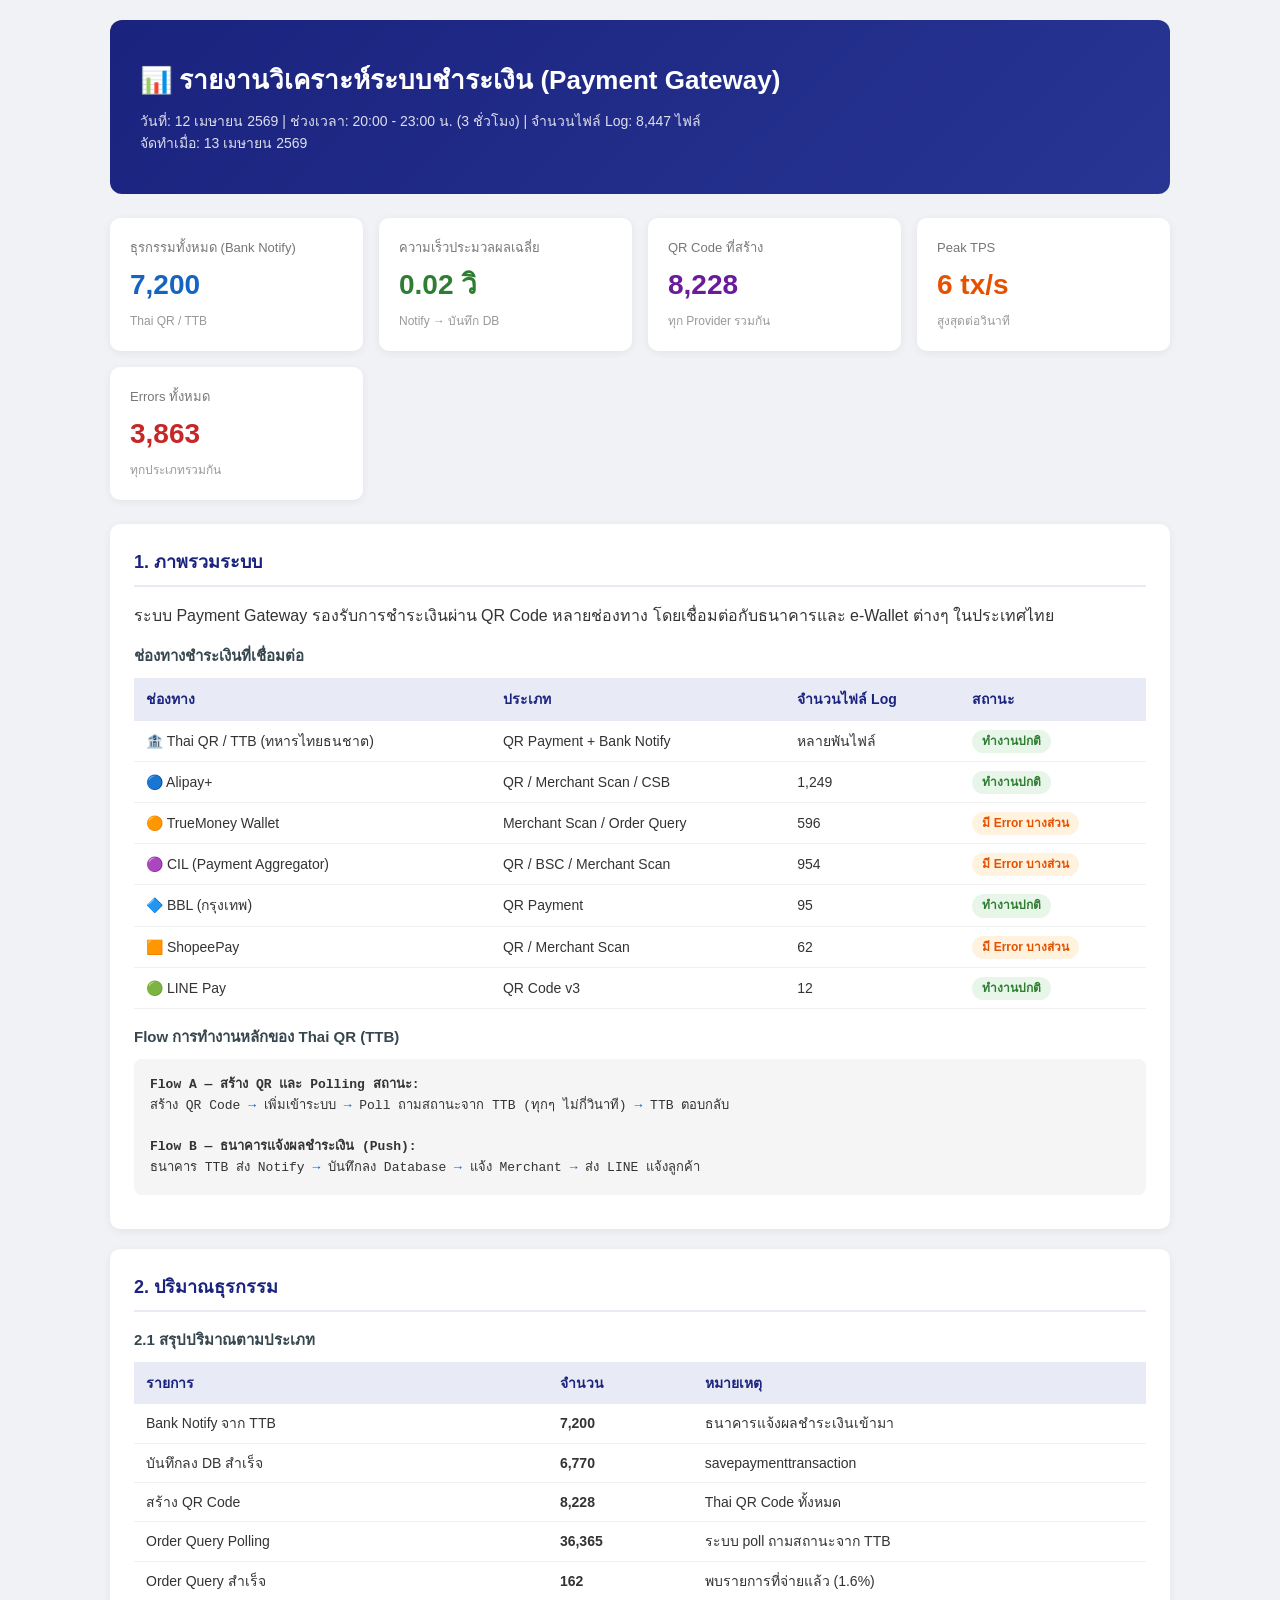
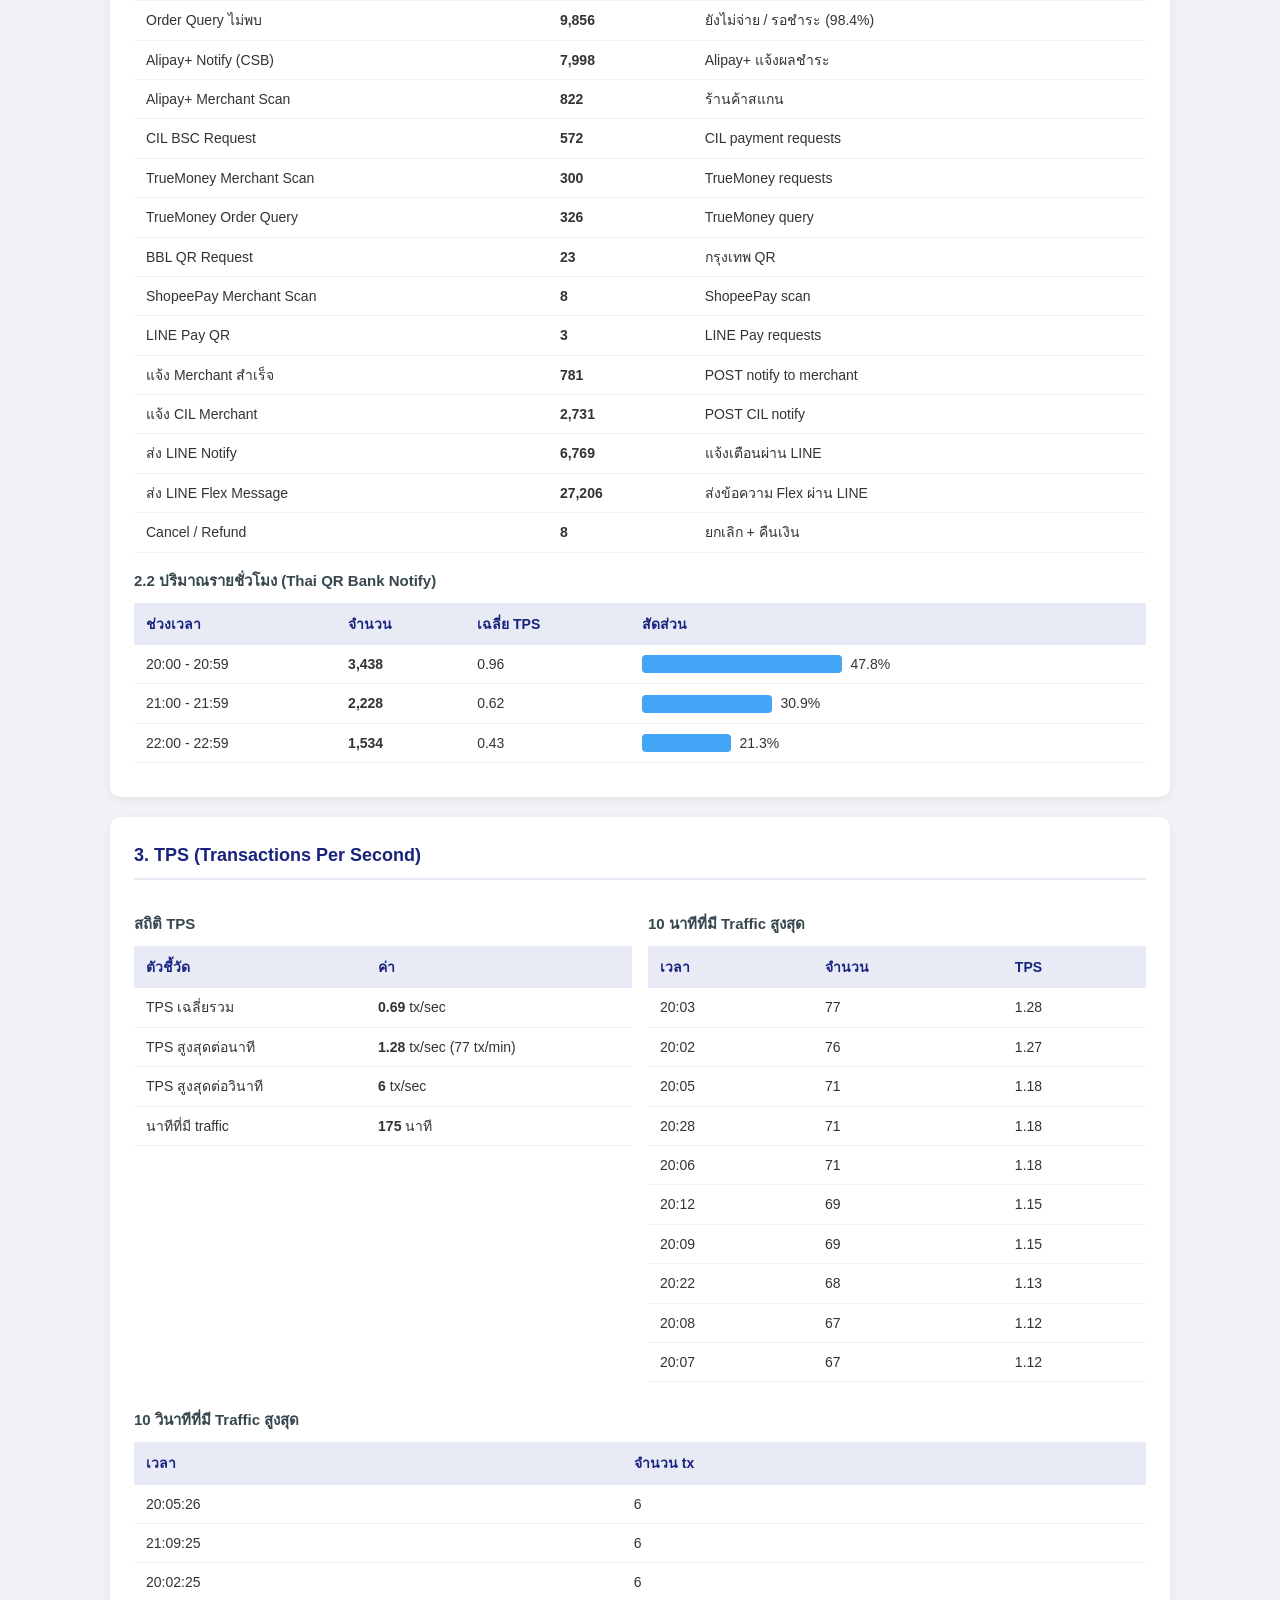
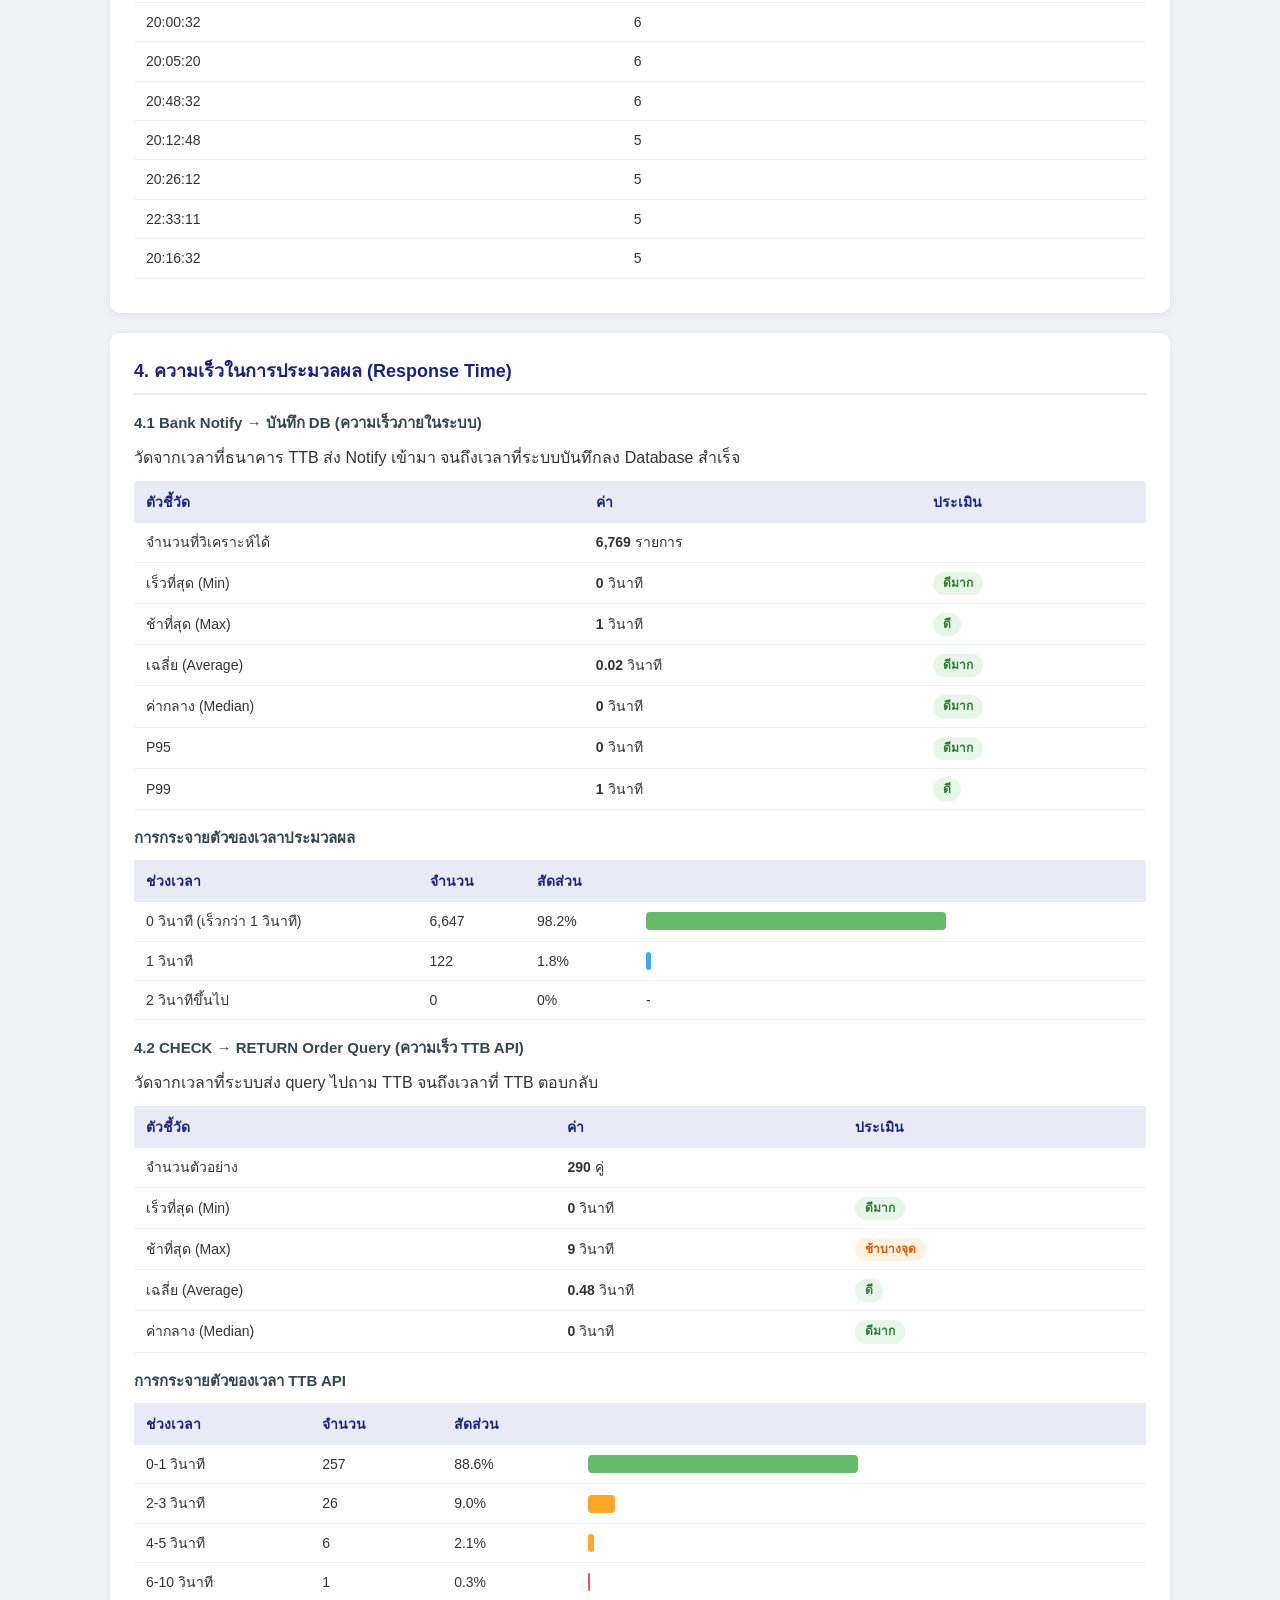
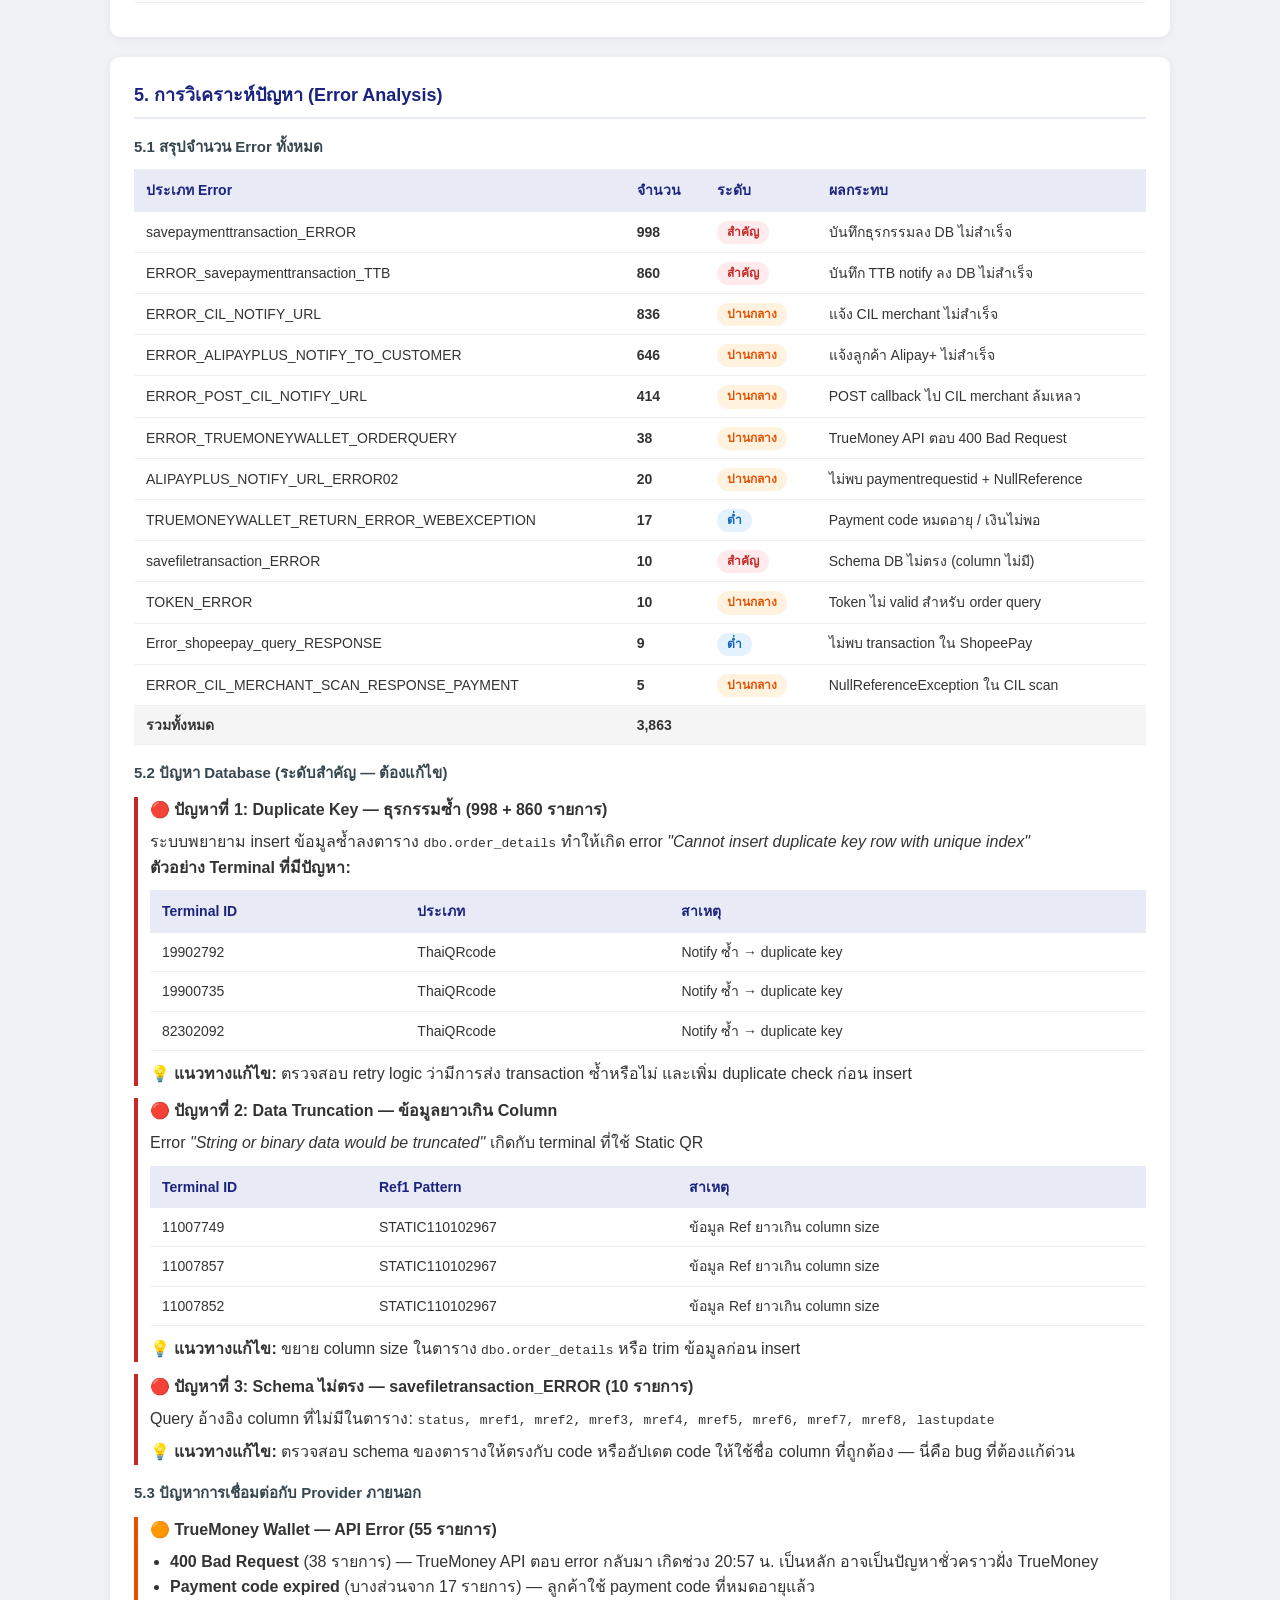
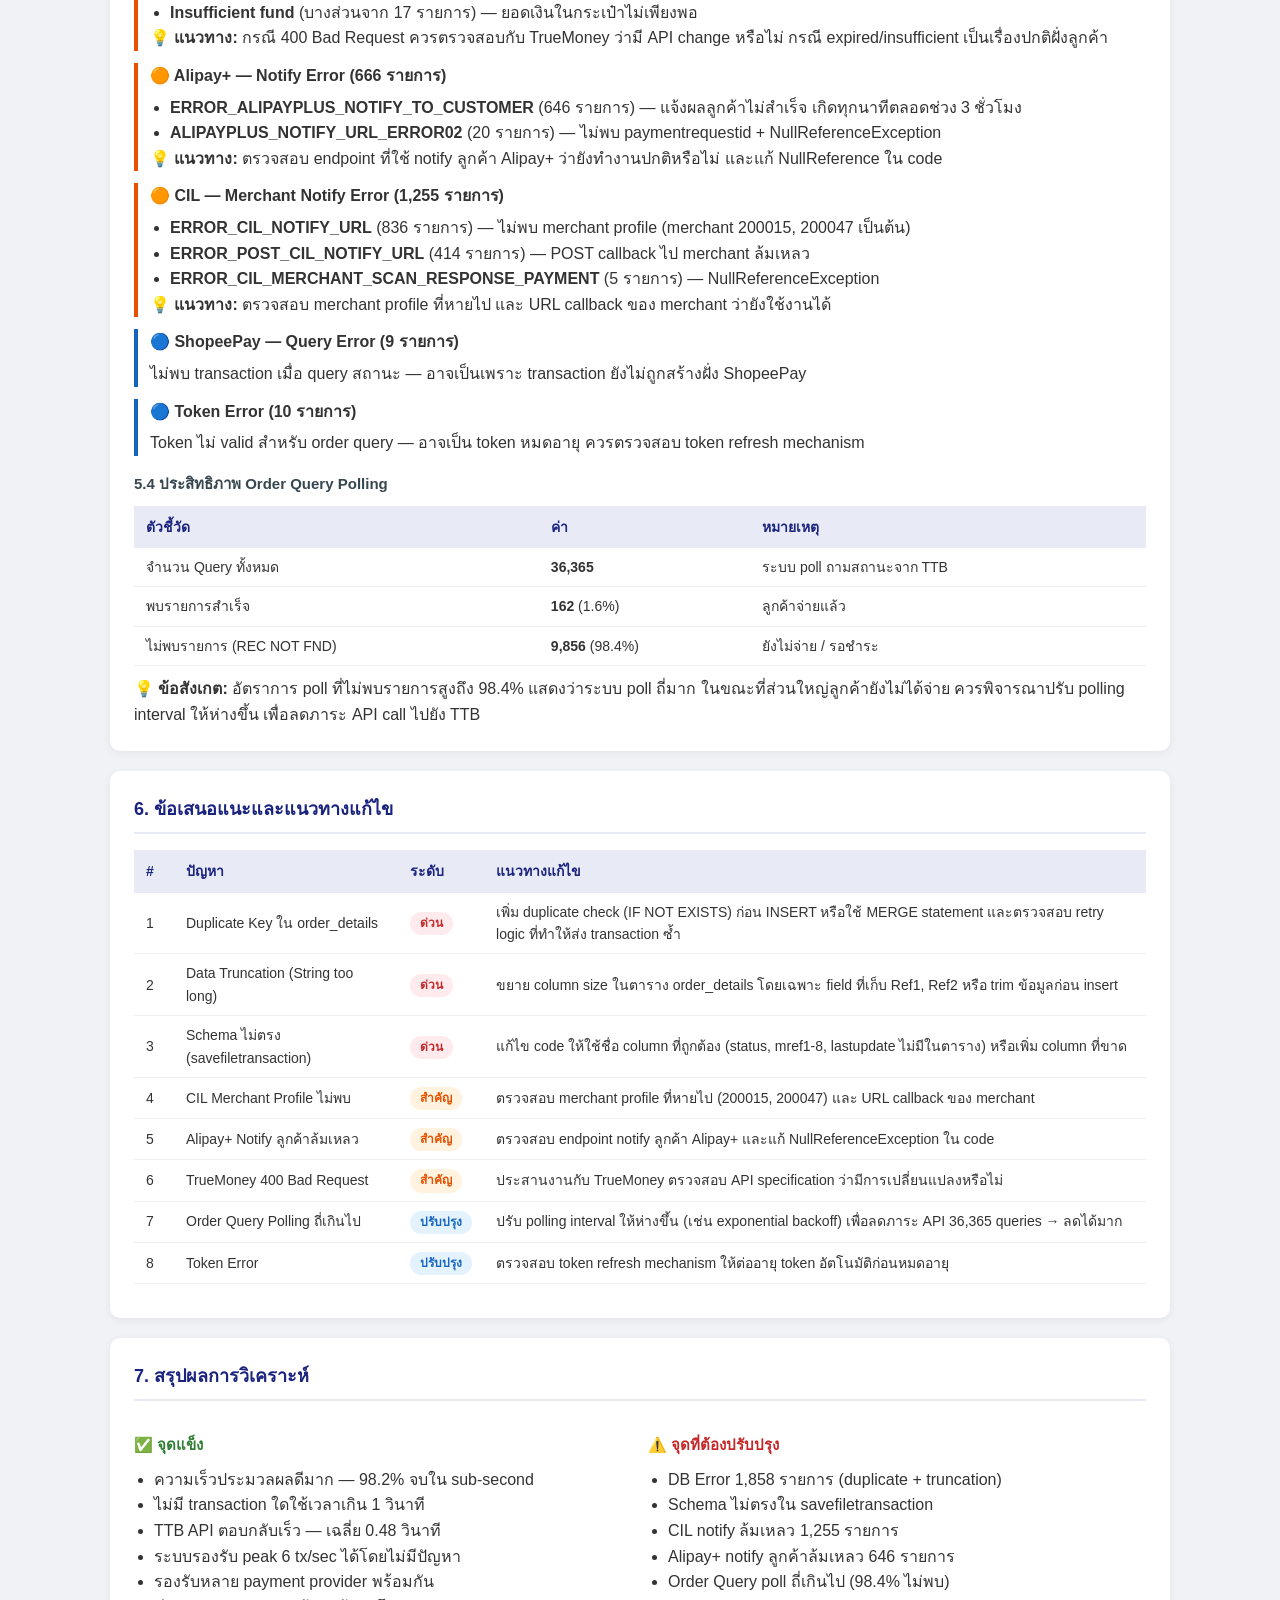
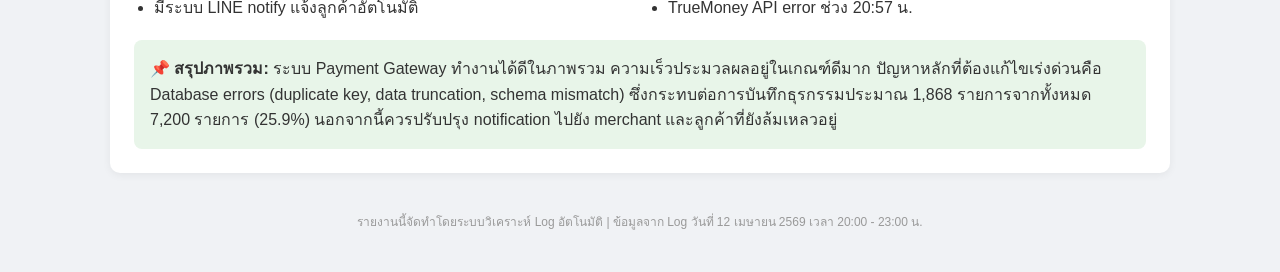
==== index.html @ 23ba8e08 "Create index.html" ====
<!DOCTYPE html>
<html lang="th">
<head>
<meta charset="UTF-8">
<meta name="viewport" content="width=device-width, initial-scale=1.0">
<title>รายงานวิเคราะห์ระบบชำระเงิน - 12 เม.ย. 2569</title>
<style>
  * { margin: 0; padding: 0; box-sizing: border-box; }
  body { font-family: -apple-system, BlinkMacSystemFont, 'Segoe UI', Tahoma, Geneva, Verdana, sans-serif; background: #f0f2f5; color: #333; line-height: 1.6; -webkit-text-size-adjust: 100%; }
  .container { max-width: 1100px; margin: 0 auto; padding: 20px; }
  .header { background: linear-gradient(135deg, #1a237e, #283593); color: #fff; padding: 40px 30px; border-radius: 12px; margin-bottom: 24px; }
  .header h1 { font-size: 26px; margin-bottom: 8px; }
  .header p { opacity: 0.85; font-size: 14px; }
  .summary-cards { display: grid; grid-template-columns: repeat(auto-fit, minmax(220px, 1fr)); gap: 16px; margin-bottom: 24px; }
  .card { background: #fff; border-radius: 10px; padding: 20px; box-shadow: 0 2px 8px rgba(0,0,0,0.06); }
  .card .label { font-size: 13px; color: #777; margin-bottom: 4px; }
  .card .value { font-size: 28px; font-weight: 700; }
  .card .sub { font-size: 12px; color: #999; margin-top: 4px; }
  .card.green .value { color: #2e7d32; }
  .card.blue .value { color: #1565c0; }
  .card.orange .value { color: #e65100; }
  .card.red .value { color: #c62828; }
  .card.purple .value { color: #6a1b9a; }
  .section { background: #fff; border-radius: 10px; padding: 24px; margin-bottom: 20px; box-shadow: 0 2px 8px rgba(0,0,0,0.06); }
  .section h2 { font-size: 18px; color: #1a237e; margin-bottom: 16px; padding-bottom: 8px; border-bottom: 2px solid #e8eaf6; }
  .section h3 { font-size: 15px; color: #37474f; margin: 16px 0 10px 0; }
  .table-wrap { width: 100%; overflow-x: auto; -webkit-overflow-scrolling: touch; margin: 10px 0; }
  table { width: 100%; border-collapse: collapse; font-size: 14px; min-width: 480px; }
  th { background: #e8eaf6; color: #1a237e; padding: 10px 12px; text-align: left; font-weight: 600; white-space: nowrap; position: sticky; top: 0; }
  td { padding: 8px 12px; border-bottom: 1px solid #f0f0f0; }
  tr:hover td { background: #f5f5f5; }
  .badge { display: inline-block; padding: 2px 10px; border-radius: 12px; font-size: 12px; font-weight: 600; white-space: nowrap; }
  .badge-ok { background: #e8f5e9; color: #2e7d32; }
  .badge-warn { background: #fff3e0; color: #e65100; }
  .badge-err { background: #ffebee; color: #c62828; }
  .badge-info { background: #e3f2fd; color: #1565c0; }
  .bar-container { display: flex; align-items: center; gap: 8px; }
  .bar { height: 18px; border-radius: 4px; min-width: 2px; }
  .bar-green { background: #66bb6a; }
  .bar-blue { background: #42a5f5; }
  .bar-orange { background: #ffa726; }
  .bar-red { background: #ef5350; }
  .flow-box { background: #f5f5f5; border-radius: 8px; padding: 16px; margin: 10px 0; font-size: 13px; font-family: monospace; word-break: break-word; overflow-wrap: break-word; }
  .flow-box .arrow { color: #1565c0; font-weight: bold; }
  .highlight { background: #fff9c4; padding: 2px 6px; border-radius: 4px; }
  .footer { text-align: center; color: #999; font-size: 12px; padding: 20px; }
  .severity-critical { border-left: 4px solid #c62828; padding-left: 12px; margin: 12px 0; }
  .severity-warning { border-left: 4px solid #e65100; padding-left: 12px; margin: 12px 0; }
  .severity-info { border-left: 4px solid #1565c0; padding-left: 12px; margin: 12px 0; }
  .two-col { display: grid; grid-template-columns: 1fr 1fr; gap: 16px; }

  /* ===== Mobile: <= 480px ===== */
  @media (max-width: 480px) {
    .container { padding: 10px; }
    .header { padding: 24px 16px; border-radius: 8px; margin-bottom: 16px; }
    .header h1 { font-size: 18px; }
    .header p { font-size: 12px; }
    .summary-cards { grid-template-columns: 1fr 1fr; gap: 10px; margin-bottom: 16px; }
    .card { padding: 14px; }
    .card .value { font-size: 22px; }
    .card .label { font-size: 11px; }
    .card .sub { font-size: 10px; }
    .section { padding: 16px 12px; margin-bottom: 14px; border-radius: 8px; }
    .section h2 { font-size: 16px; margin-bottom: 12px; }
    .section h3 { font-size: 14px; }
    table { font-size: 12px; min-width: 400px; }
    th { padding: 8px 8px; font-size: 12px; }
    td { padding: 6px 8px; font-size: 12px; }
    .flow-box { font-size: 11px; padding: 12px; }
    .severity-critical, .severity-warning, .severity-info { padding-left: 10px; margin: 10px 0; }
    .severity-critical p, .severity-warning p, .severity-info p { font-size: 13px; }
    .two-col { grid-template-columns: 1fr; gap: 12px; }
    .bar { max-width: 120px; }
  }

  /* ===== Tablet: 481-768px ===== */
  @media (min-width: 481px) and (max-width: 768px) {
    .container { padding: 14px; }
    .header { padding: 30px 20px; }
    .header h1 { font-size: 22px; }
    .summary-cards { grid-template-columns: repeat(auto-fit, minmax(160px, 1fr)); gap: 12px; }
    .card .value { font-size: 24px; }
    .section { padding: 20px 16px; }
    .two-col { grid-template-columns: 1fr; }
    .bar { max-width: 160px; }
  }
</style>
</head>
<body>
<div class="container">

<div class="header">
  <h1>📊 รายงานวิเคราะห์ระบบชำระเงิน (Payment Gateway)</h1>
  <p>วันที่: 12 เมษายน 2569 | ช่วงเวลา: 20:00 - 23:00 น. (3 ชั่วโมง) | จำนวนไฟล์ Log: 8,447 ไฟล์</p>
  <p>จัดทำเมื่อ: 13 เมษายน 2569</p>
</div>

<!-- ==================== EXECUTIVE SUMMARY ==================== -->
<div class="summary-cards">
  <div class="card blue">
    <div class="label">ธุรกรรมทั้งหมด (Bank Notify)</div>
    <div class="value">7,200</div>
    <div class="sub">Thai QR / TTB</div>
  </div>
  <div class="card green">
    <div class="label">ความเร็วประมวลผลเฉลี่ย</div>
    <div class="value">0.02 วิ</div>
    <div class="sub">Notify → บันทึก DB</div>
  </div>
  <div class="card purple">
    <div class="label">QR Code ที่สร้าง</div>
    <div class="value">8,228</div>
    <div class="sub">ทุก Provider รวมกัน</div>
  </div>
  <div class="card orange">
    <div class="label">Peak TPS</div>
    <div class="value">6 tx/s</div>
    <div class="sub">สูงสุดต่อวินาที</div>
  </div>
  <div class="card red">
    <div class="label">Errors ทั้งหมด</div>
    <div class="value">3,863</div>
    <div class="sub">ทุกประเภทรวมกัน</div>
  </div>
</div>

<!-- ==================== SECTION 1: OVERVIEW ==================== -->
<div class="section">
  <h2>1. ภาพรวมระบบ</h2>
  <p>ระบบ Payment Gateway รองรับการชำระเงินผ่าน QR Code หลายช่องทาง โดยเชื่อมต่อกับธนาคารและ e-Wallet ต่างๆ ในประเทศไทย</p>

  <h3>ช่องทางชำระเงินที่เชื่อมต่อ</h3>
  <div class="table-wrap"><table>
    <tr><th>ช่องทาง</th><th>ประเภท</th><th>จำนวนไฟล์ Log</th><th>สถานะ</th></tr>
    <tr><td>🏦 Thai QR / TTB (ทหารไทยธนชาต)</td><td>QR Payment + Bank Notify</td><td>หลายพันไฟล์</td><td><span class="badge badge-ok">ทำงานปกติ</span></td></tr>
    <tr><td>🔵 Alipay+</td><td>QR / Merchant Scan / CSB</td><td>1,249</td><td><span class="badge badge-ok">ทำงานปกติ</span></td></tr>
    <tr><td>🟠 TrueMoney Wallet</td><td>Merchant Scan / Order Query</td><td>596</td><td><span class="badge badge-warn">มี Error บางส่วน</span></td></tr>
    <tr><td>🟣 CIL (Payment Aggregator)</td><td>QR / BSC / Merchant Scan</td><td>954</td><td><span class="badge badge-warn">มี Error บางส่วน</span></td></tr>
    <tr><td>🔷 BBL (กรุงเทพ)</td><td>QR Payment</td><td>95</td><td><span class="badge badge-ok">ทำงานปกติ</span></td></tr>
    <tr><td>🟧 ShopeePay</td><td>QR / Merchant Scan</td><td>62</td><td><span class="badge badge-warn">มี Error บางส่วน</span></td></tr>
    <tr><td>🟢 LINE Pay</td><td>QR Code v3</td><td>12</td><td><span class="badge badge-ok">ทำงานปกติ</span></td></tr>
  </table></div>

  <h3>Flow การทำงานหลักของ Thai QR (TTB)</h3>
  <div class="flow-box">
    <strong>Flow A — สร้าง QR และ Polling สถานะ:</strong><br>
    สร้าง QR Code <span class="arrow">→</span> เพิ่มเข้าระบบ <span class="arrow">→</span> Poll ถามสถานะจาก TTB (ทุกๆ ไม่กี่วินาที) <span class="arrow">→</span> TTB ตอบกลับ<br><br>
    <strong>Flow B — ธนาคารแจ้งผลชำระเงิน (Push):</strong><br>
    ธนาคาร TTB ส่ง Notify <span class="arrow">→</span> บันทึกลง Database <span class="arrow">→</span> แจ้ง Merchant <span class="arrow">→</span> ส่ง LINE แจ้งลูกค้า
  </div>
</div>

<!-- ==================== SECTION 2: TRANSACTION VOLUME ==================== -->
<div class="section">
  <h2>2. ปริมาณธุรกรรม</h2>

  <h3>2.1 สรุปปริมาณตามประเภท</h3>
  <div class="table-wrap"><table>
    <tr><th>รายการ</th><th>จำนวน</th><th>หมายเหตุ</th></tr>
    <tr><td>Bank Notify จาก TTB</td><td><strong>7,200</strong></td><td>ธนาคารแจ้งผลชำระเงินเข้ามา</td></tr>
    <tr><td>บันทึกลง DB สำเร็จ</td><td><strong>6,770</strong></td><td>savepaymenttransaction</td></tr>
    <tr><td>สร้าง QR Code</td><td><strong>8,228</strong></td><td>Thai QR Code ทั้งหมด</td></tr>
    <tr><td>Order Query Polling</td><td><strong>36,365</strong></td><td>ระบบ poll ถามสถานะจาก TTB</td></tr>
    <tr><td>Order Query สำเร็จ</td><td><strong>162</strong></td><td>พบรายการที่จ่ายแล้ว (1.6%)</td></tr>
    <tr><td>Order Query ไม่พบ</td><td><strong>9,856</strong></td><td>ยังไม่จ่าย / รอชำระ (98.4%)</td></tr>
    <tr><td>Alipay+ Notify (CSB)</td><td><strong>7,998</strong></td><td>Alipay+ แจ้งผลชำระ</td></tr>
    <tr><td>Alipay+ Merchant Scan</td><td><strong>822</strong></td><td>ร้านค้าสแกน</td></tr>
    <tr><td>CIL BSC Request</td><td><strong>572</strong></td><td>CIL payment requests</td></tr>
    <tr><td>TrueMoney Merchant Scan</td><td><strong>300</strong></td><td>TrueMoney requests</td></tr>
    <tr><td>TrueMoney Order Query</td><td><strong>326</strong></td><td>TrueMoney query</td></tr>
    <tr><td>BBL QR Request</td><td><strong>23</strong></td><td>กรุงเทพ QR</td></tr>
    <tr><td>ShopeePay Merchant Scan</td><td><strong>8</strong></td><td>ShopeePay scan</td></tr>
    <tr><td>LINE Pay QR</td><td><strong>3</strong></td><td>LINE Pay requests</td></tr>
    <tr><td>แจ้ง Merchant สำเร็จ</td><td><strong>781</strong></td><td>POST notify to merchant</td></tr>
    <tr><td>แจ้ง CIL Merchant</td><td><strong>2,731</strong></td><td>POST CIL notify</td></tr>
    <tr><td>ส่ง LINE Notify</td><td><strong>6,769</strong></td><td>แจ้งเตือนผ่าน LINE</td></tr>
    <tr><td>ส่ง LINE Flex Message</td><td><strong>27,206</strong></td><td>ส่งข้อความ Flex ผ่าน LINE</td></tr>
    <tr><td>Cancel / Refund</td><td><strong>8</strong></td><td>ยกเลิก + คืนเงิน</td></tr>
  </table></div>

  <h3>2.2 ปริมาณรายชั่วโมง (Thai QR Bank Notify)</h3>
  <div class="table-wrap"><table>
    <tr><th>ช่วงเวลา</th><th>จำนวน</th><th>เฉลี่ย TPS</th><th>สัดส่วน</th></tr>
    <tr>
      <td>20:00 - 20:59</td><td><strong>3,438</strong></td><td>0.96</td>
      <td><div class="bar-container"><div class="bar bar-blue" style="width:200px"></div>47.8%</div></td>
    </tr>
    <tr>
      <td>21:00 - 21:59</td><td><strong>2,228</strong></td><td>0.62</td>
      <td><div class="bar-container"><div class="bar bar-blue" style="width:130px"></div>30.9%</div></td>
    </tr>
    <tr>
      <td>22:00 - 22:59</td><td><strong>1,534</strong></td><td>0.43</td>
      <td><div class="bar-container"><div class="bar bar-blue" style="width:89px"></div>21.3%</div></td>
    </tr>
  </table></div>
</div>

<!-- ==================== SECTION 3: TPS ==================== -->
<div class="section">
  <h2>3. TPS (Transactions Per Second)</h2>

  <div class="two-col">
    <div>
      <h3>สถิติ TPS</h3>
      <div class="table-wrap"><table>
        <tr><th>ตัวชี้วัด</th><th>ค่า</th></tr>
        <tr><td>TPS เฉลี่ยรวม</td><td><strong>0.69</strong> tx/sec</td></tr>
        <tr><td>TPS สูงสุดต่อนาที</td><td><strong>1.28</strong> tx/sec (77 tx/min)</td></tr>
        <tr><td>TPS สูงสุดต่อวินาที</td><td><strong>6</strong> tx/sec</td></tr>
        <tr><td>นาทีที่มี traffic</td><td><strong>175</strong> นาที</td></tr>
      </table></div>
    </div>
    <div>
      <h3>10 นาทีที่มี Traffic สูงสุด</h3>
      <div class="table-wrap"><table>
        <tr><th>เวลา</th><th>จำนวน</th><th>TPS</th></tr>
        <tr><td>20:03</td><td>77</td><td>1.28</td></tr>
        <tr><td>20:02</td><td>76</td><td>1.27</td></tr>
        <tr><td>20:05</td><td>71</td><td>1.18</td></tr>
        <tr><td>20:28</td><td>71</td><td>1.18</td></tr>
        <tr><td>20:06</td><td>71</td><td>1.18</td></tr>
        <tr><td>20:12</td><td>69</td><td>1.15</td></tr>
        <tr><td>20:09</td><td>69</td><td>1.15</td></tr>
        <tr><td>20:22</td><td>68</td><td>1.13</td></tr>
        <tr><td>20:08</td><td>67</td><td>1.12</td></tr>
        <tr><td>20:07</td><td>67</td><td>1.12</td></tr>
      </table></div>
    </div>
  </div>

  <h3>10 วินาทีที่มี Traffic สูงสุด</h3>
  <div class="table-wrap"><table>
    <tr><th>เวลา</th><th>จำนวน tx</th></tr>
    <tr><td>20:05:26</td><td>6</td></tr>
    <tr><td>21:09:25</td><td>6</td></tr>
    <tr><td>20:02:25</td><td>6</td></tr>
    <tr><td>20:00:32</td><td>6</td></tr>
    <tr><td>20:05:20</td><td>6</td></tr>
    <tr><td>20:48:32</td><td>6</td></tr>
    <tr><td>20:12:48</td><td>5</td></tr>
    <tr><td>20:26:12</td><td>5</td></tr>
    <tr><td>22:33:11</td><td>5</td></tr>
    <tr><td>20:16:32</td><td>5</td></tr>
  </table></div>
</div>

<!-- ==================== SECTION 4: RESPONSE TIME ==================== -->
<div class="section">
  <h2>4. ความเร็วในการประมวลผล (Response Time)</h2>

  <h3>4.1 Bank Notify → บันทึก DB (ความเร็วภายในระบบ)</h3>
  <p>วัดจากเวลาที่ธนาคาร TTB ส่ง Notify เข้ามา จนถึงเวลาที่ระบบบันทึกลง Database สำเร็จ</p>
  <div class="table-wrap"><table>
    <tr><th>ตัวชี้วัด</th><th>ค่า</th><th>ประเมิน</th></tr>
    <tr><td>จำนวนที่วิเคราะห์ได้</td><td><strong>6,769</strong> รายการ</td><td></td></tr>
    <tr><td>เร็วที่สุด (Min)</td><td><strong>0</strong> วินาที</td><td><span class="badge badge-ok">ดีมาก</span></td></tr>
    <tr><td>ช้าที่สุด (Max)</td><td><strong>1</strong> วินาที</td><td><span class="badge badge-ok">ดี</span></td></tr>
    <tr><td>เฉลี่ย (Average)</td><td><strong>0.02</strong> วินาที</td><td><span class="badge badge-ok">ดีมาก</span></td></tr>
    <tr><td>ค่ากลาง (Median)</td><td><strong>0</strong> วินาที</td><td><span class="badge badge-ok">ดีมาก</span></td></tr>
    <tr><td>P95</td><td><strong>0</strong> วินาที</td><td><span class="badge badge-ok">ดีมาก</span></td></tr>
    <tr><td>P99</td><td><strong>1</strong> วินาที</td><td><span class="badge badge-ok">ดี</span></td></tr>
  </table></div>

  <h3>การกระจายตัวของเวลาประมวลผล</h3>
  <div class="table-wrap"><table>
    <tr><th>ช่วงเวลา</th><th>จำนวน</th><th>สัดส่วน</th><th></th></tr>
    <tr>
      <td>0 วินาที (เร็วกว่า 1 วินาที)</td><td>6,647</td><td>98.2%</td>
      <td><div class="bar-container"><div class="bar bar-green" style="width:300px"></div></div></td>
    </tr>
    <tr>
      <td>1 วินาที</td><td>122</td><td>1.8%</td>
      <td><div class="bar-container"><div class="bar bar-blue" style="width:5px"></div></div></td>
    </tr>
    <tr>
      <td>2 วินาทีขึ้นไป</td><td>0</td><td>0%</td>
      <td>-</td>
    </tr>
  </table></div>

  <h3>4.2 CHECK → RETURN Order Query (ความเร็ว TTB API)</h3>
  <p>วัดจากเวลาที่ระบบส่ง query ไปถาม TTB จนถึงเวลาที่ TTB ตอบกลับ</p>
  <div class="table-wrap"><table>
    <tr><th>ตัวชี้วัด</th><th>ค่า</th><th>ประเมิน</th></tr>
    <tr><td>จำนวนตัวอย่าง</td><td><strong>290</strong> คู่</td><td></td></tr>
    <tr><td>เร็วที่สุด (Min)</td><td><strong>0</strong> วินาที</td><td><span class="badge badge-ok">ดีมาก</span></td></tr>
    <tr><td>ช้าที่สุด (Max)</td><td><strong>9</strong> วินาที</td><td><span class="badge badge-warn">ช้าบางจุด</span></td></tr>
    <tr><td>เฉลี่ย (Average)</td><td><strong>0.48</strong> วินาที</td><td><span class="badge badge-ok">ดี</span></td></tr>
    <tr><td>ค่ากลาง (Median)</td><td><strong>0</strong> วินาที</td><td><span class="badge badge-ok">ดีมาก</span></td></tr>
  </table></div>

  <h3>การกระจายตัวของเวลา TTB API</h3>
  <div class="table-wrap"><table>
    <tr><th>ช่วงเวลา</th><th>จำนวน</th><th>สัดส่วน</th><th></th></tr>
    <tr>
      <td>0-1 วินาที</td><td>257</td><td>88.6%</td>
      <td><div class="bar-container"><div class="bar bar-green" style="width:270px"></div></div></td>
    </tr>
    <tr>
      <td>2-3 วินาที</td><td>26</td><td>9.0%</td>
      <td><div class="bar-container"><div class="bar bar-orange" style="width:27px"></div></div></td>
    </tr>
    <tr>
      <td>4-5 วินาที</td><td>6</td><td>2.1%</td>
      <td><div class="bar-container"><div class="bar bar-orange" style="width:6px"></div></div></td>
    </tr>
    <tr>
      <td>6-10 วินาที</td><td>1</td><td>0.3%</td>
      <td><div class="bar-container"><div class="bar bar-red" style="width:2px"></div></div></td>
    </tr>
  </table></div>
</div>

<!-- ==================== SECTION 5: ERROR ANALYSIS ==================== -->
<div class="section">
  <h2>5. การวิเคราะห์ปัญหา (Error Analysis)</h2>

  <h3>5.1 สรุปจำนวน Error ทั้งหมด</h3>
  <div class="table-wrap"><table>
    <tr><th>ประเภท Error</th><th>จำนวน</th><th>ระดับ</th><th>ผลกระทบ</th></tr>
    <tr>
      <td>savepaymenttransaction_ERROR</td><td><strong>998</strong></td>
      <td><span class="badge badge-err">สำคัญ</span></td>
      <td>บันทึกธุรกรรมลง DB ไม่สำเร็จ</td>
    </tr>
    <tr>
      <td>ERROR_savepaymenttransaction_TTB</td><td><strong>860</strong></td>
      <td><span class="badge badge-err">สำคัญ</span></td>
      <td>บันทึก TTB notify ลง DB ไม่สำเร็จ</td>
    </tr>
    <tr>
      <td>ERROR_CIL_NOTIFY_URL</td><td><strong>836</strong></td>
      <td><span class="badge badge-warn">ปานกลาง</span></td>
      <td>แจ้ง CIL merchant ไม่สำเร็จ</td>
    </tr>
    <tr>
      <td>ERROR_ALIPAYPLUS_NOTIFY_TO_CUSTOMER</td><td><strong>646</strong></td>
      <td><span class="badge badge-warn">ปานกลาง</span></td>
      <td>แจ้งลูกค้า Alipay+ ไม่สำเร็จ</td>
    </tr>
    <tr>
      <td>ERROR_POST_CIL_NOTIFY_URL</td><td><strong>414</strong></td>
      <td><span class="badge badge-warn">ปานกลาง</span></td>
      <td>POST callback ไป CIL merchant ล้มเหลว</td>
    </tr>
    <tr>
      <td>ERROR_TRUEMONEYWALLET_ORDERQUERY</td><td><strong>38</strong></td>
      <td><span class="badge badge-warn">ปานกลาง</span></td>
      <td>TrueMoney API ตอบ 400 Bad Request</td>
    </tr>
    <tr>
      <td>ALIPAYPLUS_NOTIFY_URL_ERROR02</td><td><strong>20</strong></td>
      <td><span class="badge badge-warn">ปานกลาง</span></td>
      <td>ไม่พบ paymentrequestid + NullReference</td>
    </tr>
    <tr>
      <td>TRUEMONEYWALLET_RETURN_ERROR_WEBEXCEPTION</td><td><strong>17</strong></td>
      <td><span class="badge badge-info">ต่ำ</span></td>
      <td>Payment code หมดอายุ / เงินไม่พอ</td>
    </tr>
    <tr>
      <td>savefiletransaction_ERROR</td><td><strong>10</strong></td>
      <td><span class="badge badge-err">สำคัญ</span></td>
      <td>Schema DB ไม่ตรง (column ไม่มี)</td>
    </tr>
    <tr>
      <td>TOKEN_ERROR</td><td><strong>10</strong></td>
      <td><span class="badge badge-warn">ปานกลาง</span></td>
      <td>Token ไม่ valid สำหรับ order query</td>
    </tr>
    <tr>
      <td>Error_shopeepay_query_RESPONSE</td><td><strong>9</strong></td>
      <td><span class="badge badge-info">ต่ำ</span></td>
      <td>ไม่พบ transaction ใน ShopeePay</td>
    </tr>
    <tr>
      <td>ERROR_CIL_MERCHANT_SCAN_RESPONSE_PAYMENT</td><td><strong>5</strong></td>
      <td><span class="badge badge-warn">ปานกลาง</span></td>
      <td>NullReferenceException ใน CIL scan</td>
    </tr>
    <tr style="background:#f5f5f5; font-weight:bold;">
      <td>รวมทั้งหมด</td><td><strong>3,863</strong></td>
      <td></td><td></td>
    </tr>
  </table></div>

  <!-- 5.2 Database Errors -->
  <h3>5.2 ปัญหา Database (ระดับสำคัญ — ต้องแก้ไข)</h3>

  <div class="severity-critical">
    <strong>🔴 ปัญหาที่ 1: Duplicate Key — ธุรกรรมซ้ำ (998 + 860 รายการ)</strong>
    <p style="margin-top:6px;">
      ระบบพยายาม insert ข้อมูลซ้ำลงตาราง <code>dbo.order_details</code> ทำให้เกิด error
      <em>"Cannot insert duplicate key row with unique index"</em>
    </p>
    <p><strong>ตัวอย่าง Terminal ที่มีปัญหา:</strong></p>
    <div class="table-wrap"><table>
      <tr><th>Terminal ID</th><th>ประเภท</th><th>สาเหตุ</th></tr>
      <tr><td>19902792</td><td>ThaiQRcode</td><td>Notify ซ้ำ → duplicate key</td></tr>
      <tr><td>19900735</td><td>ThaiQRcode</td><td>Notify ซ้ำ → duplicate key</td></tr>
      <tr><td>82302092</td><td>ThaiQRcode</td><td>Notify ซ้ำ → duplicate key</td></tr>
    </table></div>
    <p style="margin-top:8px;"><strong>💡 แนวทางแก้ไข:</strong> ตรวจสอบ retry logic ว่ามีการส่ง transaction ซ้ำหรือไม่ และเพิ่ม duplicate check ก่อน insert</p>
  </div>

  <div class="severity-critical">
    <strong>🔴 ปัญหาที่ 2: Data Truncation — ข้อมูลยาวเกิน Column</strong>
    <p style="margin-top:6px;">
      Error <em>"String or binary data would be truncated"</em> เกิดกับ terminal ที่ใช้ Static QR
    </p>
    <div class="table-wrap"><table>
      <tr><th>Terminal ID</th><th>Ref1 Pattern</th><th>สาเหตุ</th></tr>
      <tr><td>11007749</td><td>STATIC110102967</td><td>ข้อมูล Ref ยาวเกิน column size</td></tr>
      <tr><td>11007857</td><td>STATIC110102967</td><td>ข้อมูล Ref ยาวเกิน column size</td></tr>
      <tr><td>11007852</td><td>STATIC110102967</td><td>ข้อมูล Ref ยาวเกิน column size</td></tr>
    </table></div>
    <p style="margin-top:8px;"><strong>💡 แนวทางแก้ไข:</strong> ขยาย column size ในตาราง <code>dbo.order_details</code> หรือ trim ข้อมูลก่อน insert</p>
  </div>

  <div class="severity-critical">
    <strong>🔴 ปัญหาที่ 3: Schema ไม่ตรง — savefiletransaction_ERROR (10 รายการ)</strong>
    <p style="margin-top:6px;">
      Query อ้างอิง column ที่ไม่มีในตาราง:
      <code>status, mref1, mref2, mref3, mref4, mref5, mref6, mref7, mref8, lastupdate</code>
    </p>
    <p style="margin-top:8px;"><strong>💡 แนวทางแก้ไข:</strong> ตรวจสอบ schema ของตารางให้ตรงกับ code หรืออัปเดต code ให้ใช้ชื่อ column ที่ถูกต้อง — นี่คือ bug ที่ต้องแก้ด่วน</p>
  </div>

  <!-- 5.3 Integration Errors -->
  <h3>5.3 ปัญหาการเชื่อมต่อกับ Provider ภายนอก</h3>

  <div class="severity-warning">
    <strong>🟠 TrueMoney Wallet — API Error (55 รายการ)</strong>
    <ul style="margin-top:6px; padding-left:20px;">
      <li><strong>400 Bad Request</strong> (38 รายการ) — TrueMoney API ตอบ error กลับมา เกิดช่วง 20:57 น. เป็นหลัก อาจเป็นปัญหาชั่วคราวฝั่ง TrueMoney</li>
      <li><strong>Payment code expired</strong> (บางส่วนจาก 17 รายการ) — ลูกค้าใช้ payment code ที่หมดอายุแล้ว</li>
      <li><strong>Insufficient fund</strong> (บางส่วนจาก 17 รายการ) — ยอดเงินในกระเป๋าไม่เพียงพอ</li>
    </ul>
    <p><strong>💡 แนวทาง:</strong> กรณี 400 Bad Request ควรตรวจสอบกับ TrueMoney ว่ามี API change หรือไม่ กรณี expired/insufficient เป็นเรื่องปกติฝั่งลูกค้า</p>
  </div>

  <div class="severity-warning">
    <strong>🟠 Alipay+ — Notify Error (666 รายการ)</strong>
    <ul style="margin-top:6px; padding-left:20px;">
      <li><strong>ERROR_ALIPAYPLUS_NOTIFY_TO_CUSTOMER</strong> (646 รายการ) — แจ้งผลลูกค้าไม่สำเร็จ เกิดทุกนาทีตลอดช่วง 3 ชั่วโมง</li>
      <li><strong>ALIPAYPLUS_NOTIFY_URL_ERROR02</strong> (20 รายการ) — ไม่พบ paymentrequestid + NullReferenceException</li>
    </ul>
    <p><strong>💡 แนวทาง:</strong> ตรวจสอบ endpoint ที่ใช้ notify ลูกค้า Alipay+ ว่ายังทำงานปกติหรือไม่ และแก้ NullReference ใน code</p>
  </div>

  <div class="severity-warning">
    <strong>🟠 CIL — Merchant Notify Error (1,255 รายการ)</strong>
    <ul style="margin-top:6px; padding-left:20px;">
      <li><strong>ERROR_CIL_NOTIFY_URL</strong> (836 รายการ) — ไม่พบ merchant profile (merchant 200015, 200047 เป็นต้น)</li>
      <li><strong>ERROR_POST_CIL_NOTIFY_URL</strong> (414 รายการ) — POST callback ไป merchant ล้มเหลว</li>
      <li><strong>ERROR_CIL_MERCHANT_SCAN_RESPONSE_PAYMENT</strong> (5 รายการ) — NullReferenceException</li>
    </ul>
    <p><strong>💡 แนวทาง:</strong> ตรวจสอบ merchant profile ที่หายไป และ URL callback ของ merchant ว่ายังใช้งานได้</p>
  </div>

  <div class="severity-info">
    <strong>🔵 ShopeePay — Query Error (9 รายการ)</strong>
    <p style="margin-top:6px;">ไม่พบ transaction เมื่อ query สถานะ — อาจเป็นเพราะ transaction ยังไม่ถูกสร้างฝั่ง ShopeePay</p>
  </div>

  <div class="severity-info">
    <strong>🔵 Token Error (10 รายการ)</strong>
    <p style="margin-top:6px;">Token ไม่ valid สำหรับ order query — อาจเป็น token หมดอายุ ควรตรวจสอบ token refresh mechanism</p>
  </div>

  <!-- 5.4 Order Query Efficiency -->
  <h3>5.4 ประสิทธิภาพ Order Query Polling</h3>
  <div class="table-wrap"><table>
    <tr><th>ตัวชี้วัด</th><th>ค่า</th><th>หมายเหตุ</th></tr>
    <tr><td>จำนวน Query ทั้งหมด</td><td><strong>36,365</strong></td><td>ระบบ poll ถามสถานะจาก TTB</td></tr>
    <tr><td>พบรายการสำเร็จ</td><td><strong>162</strong> (1.6%)</td><td>ลูกค้าจ่ายแล้ว</td></tr>
    <tr><td>ไม่พบรายการ (REC NOT FND)</td><td><strong>9,856</strong> (98.4%)</td><td>ยังไม่จ่าย / รอชำระ</td></tr>
  </table></div>
  <p style="margin-top:8px;">
    <strong>💡 ข้อสังเกต:</strong> อัตราการ poll ที่ไม่พบรายการสูงถึง 98.4% แสดงว่าระบบ poll ถี่มาก
    ในขณะที่ส่วนใหญ่ลูกค้ายังไม่ได้จ่าย ควรพิจารณาปรับ polling interval ให้ห่างขึ้น
    เพื่อลดภาระ API call ไปยัง TTB
  </p>
</div>

<!-- ==================== SECTION 6: RECOMMENDATIONS ==================== -->
<div class="section">
  <h2>6. ข้อเสนอแนะและแนวทางแก้ไข</h2>

  <div class="table-wrap"><table>
    <tr><th style="width:40px">#</th><th>ปัญหา</th><th>ระดับ</th><th>แนวทางแก้ไข</th></tr>
    <tr>
      <td>1</td>
      <td>Duplicate Key ใน order_details</td>
      <td><span class="badge badge-err">ด่วน</span></td>
      <td>เพิ่ม duplicate check (IF NOT EXISTS) ก่อน INSERT หรือใช้ MERGE statement และตรวจสอบ retry logic ที่ทำให้ส่ง transaction ซ้ำ</td>
    </tr>
    <tr>
      <td>2</td>
      <td>Data Truncation (String too long)</td>
      <td><span class="badge badge-err">ด่วน</span></td>
      <td>ขยาย column size ในตาราง order_details โดยเฉพาะ field ที่เก็บ Ref1, Ref2 หรือ trim ข้อมูลก่อน insert</td>
    </tr>
    <tr>
      <td>3</td>
      <td>Schema ไม่ตรง (savefiletransaction)</td>
      <td><span class="badge badge-err">ด่วน</span></td>
      <td>แก้ไข code ให้ใช้ชื่อ column ที่ถูกต้อง (status, mref1-8, lastupdate ไม่มีในตาราง) หรือเพิ่ม column ที่ขาด</td>
    </tr>
    <tr>
      <td>4</td>
      <td>CIL Merchant Profile ไม่พบ</td>
      <td><span class="badge badge-warn">สำคัญ</span></td>
      <td>ตรวจสอบ merchant profile ที่หายไป (200015, 200047) และ URL callback ของ merchant</td>
    </tr>
    <tr>
      <td>5</td>
      <td>Alipay+ Notify ลูกค้าล้มเหลว</td>
      <td><span class="badge badge-warn">สำคัญ</span></td>
      <td>ตรวจสอบ endpoint notify ลูกค้า Alipay+ และแก้ NullReferenceException ใน code</td>
    </tr>
    <tr>
      <td>6</td>
      <td>TrueMoney 400 Bad Request</td>
      <td><span class="badge badge-warn">สำคัญ</span></td>
      <td>ประสานงานกับ TrueMoney ตรวจสอบ API specification ว่ามีการเปลี่ยนแปลงหรือไม่</td>
    </tr>
    <tr>
      <td>7</td>
      <td>Order Query Polling ถี่เกินไป</td>
      <td><span class="badge badge-info">ปรับปรุง</span></td>
      <td>ปรับ polling interval ให้ห่างขึ้น (เช่น exponential backoff) เพื่อลดภาระ API 36,365 queries → ลดได้มาก</td>
    </tr>
    <tr>
      <td>8</td>
      <td>Token Error</td>
      <td><span class="badge badge-info">ปรับปรุง</span></td>
      <td>ตรวจสอบ token refresh mechanism ให้ต่ออายุ token อัตโนมัติก่อนหมดอายุ</td>
    </tr>
  </table></div>
</div>

<!-- ==================== SECTION 7: CONCLUSION ==================== -->
<div class="section">
  <h2>7. สรุปผลการวิเคราะห์</h2>

  <div class="two-col">
    <div>
      <h3 style="color:#2e7d32;">✅ จุดแข็ง</h3>
      <ul style="padding-left:20px;">
        <li>ความเร็วประมวลผลดีมาก — 98.2% จบใน sub-second</li>
        <li>ไม่มี transaction ใดใช้เวลาเกิน 1 วินาที</li>
        <li>TTB API ตอบกลับเร็ว — เฉลี่ย 0.48 วินาที</li>
        <li>ระบบรองรับ peak 6 tx/sec ได้โดยไม่มีปัญหา</li>
        <li>รองรับหลาย payment provider พร้อมกัน</li>
        <li>มีระบบ LINE notify แจ้งลูกค้าอัตโนมัติ</li>
      </ul>
    </div>
    <div>
      <h3 style="color:#c62828;">⚠️ จุดที่ต้องปรับปรุง</h3>
      <ul style="padding-left:20px;">
        <li>DB Error 1,858 รายการ (duplicate + truncation)</li>
        <li>Schema ไม่ตรงใน savefiletransaction</li>
        <li>CIL notify ล้มเหลว 1,255 รายการ</li>
        <li>Alipay+ notify ลูกค้าล้มเหลว 646 รายการ</li>
        <li>Order Query poll ถี่เกินไป (98.4% ไม่พบ)</li>
        <li>TrueMoney API error ช่วง 20:57 น.</li>
      </ul>
    </div>
  </div>

  <div style="margin-top:20px; padding:16px; background:#e8f5e9; border-radius:8px;">
    <strong>📌 สรุปภาพรวม:</strong>
    ระบบ Payment Gateway ทำงานได้ดีในภาพรวม ความเร็วประมวลผลอยู่ในเกณฑ์ดีมาก
    ปัญหาหลักที่ต้องแก้ไขเร่งด่วนคือ Database errors (duplicate key, data truncation, schema mismatch)
    ซึ่งกระทบต่อการบันทึกธุรกรรมประมาณ 1,868 รายการจากทั้งหมด 7,200 รายการ (25.9%)
    นอกจากนี้ควรปรับปรุง notification ไปยัง merchant และลูกค้าที่ยังล้มเหลวอยู่
  </div>
</div>

<div class="footer">
  รายงานนี้จัดทำโดยระบบวิเคราะห์ Log อัตโนมัติ | ข้อมูลจาก Log วันที่ 12 เมษายน 2569 เวลา 20:00 - 23:00 น.
</div>

</div>
</body>
</html>
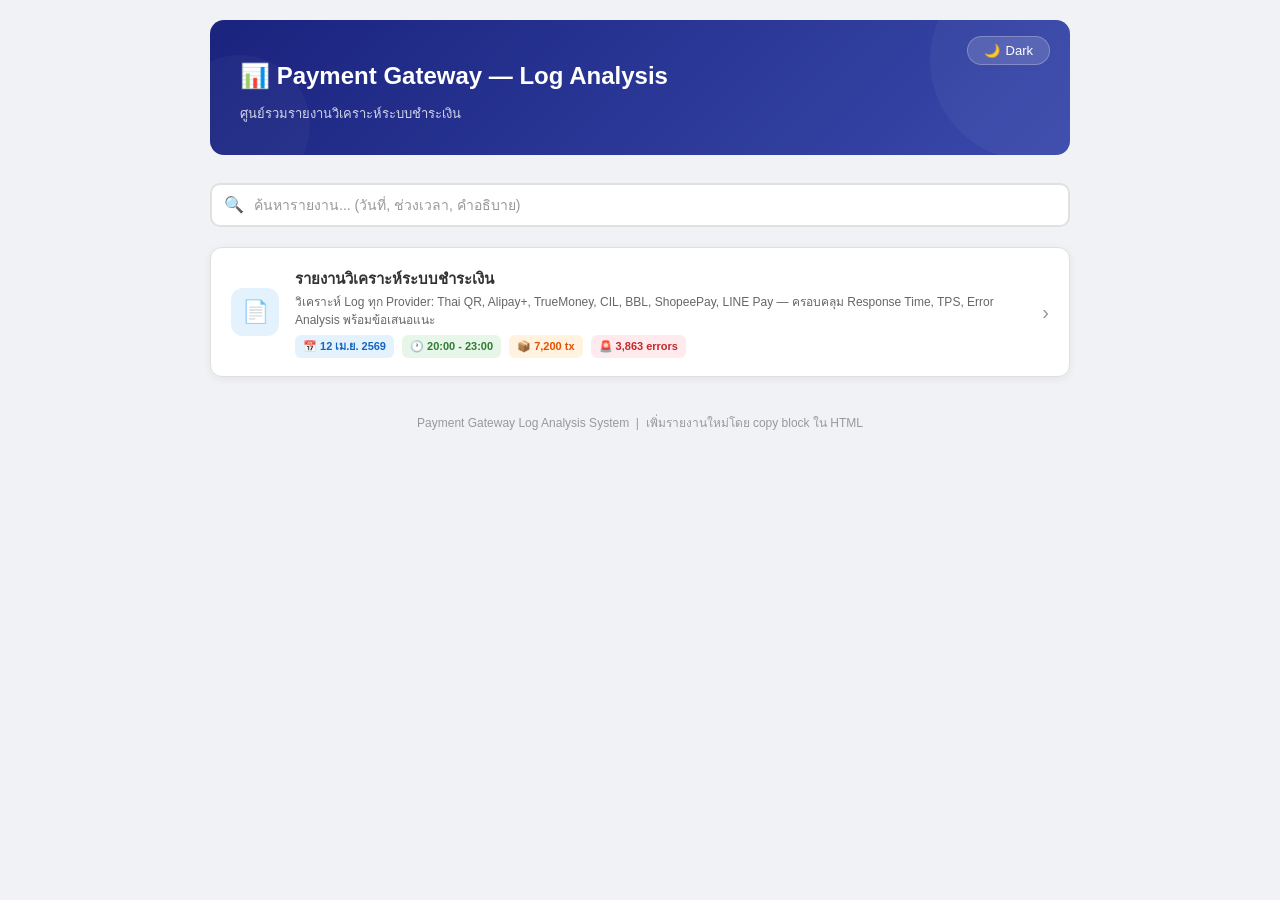
==== commit 3e589773: "Add files via upload" ====
--- a/index.html
+++ b/index.html
@@ -1,588 +1,178 @@
-<!DOCTYPE html>
-<html lang="th">
-<head>
-<meta charset="UTF-8">
-<meta name="viewport" content="width=device-width, initial-scale=1.0">
-<title>รายงานวิเคราะห์ระบบชำระเงิน - 12 เม.ย. 2569</title>
-<style>
-  * { margin: 0; padding: 0; box-sizing: border-box; }
-  body { font-family: -apple-system, BlinkMacSystemFont, 'Segoe UI', Tahoma, Geneva, Verdana, sans-serif; background: #f0f2f5; color: #333; line-height: 1.6; -webkit-text-size-adjust: 100%; }
-  .container { max-width: 1100px; margin: 0 auto; padding: 20px; }
-  .header { background: linear-gradient(135deg, #1a237e, #283593); color: #fff; padding: 40px 30px; border-radius: 12px; margin-bottom: 24px; }
-  .header h1 { font-size: 26px; margin-bottom: 8px; }
-  .header p { opacity: 0.85; font-size: 14px; }
-  .summary-cards { display: grid; grid-template-columns: repeat(auto-fit, minmax(220px, 1fr)); gap: 16px; margin-bottom: 24px; }
-  .card { background: #fff; border-radius: 10px; padding: 20px; box-shadow: 0 2px 8px rgba(0,0,0,0.06); }
-  .card .label { font-size: 13px; color: #777; margin-bottom: 4px; }
-  .card .value { font-size: 28px; font-weight: 700; }
-  .card .sub { font-size: 12px; color: #999; margin-top: 4px; }
-  .card.green .value { color: #2e7d32; }
-  .card.blue .value { color: #1565c0; }
-  .card.orange .value { color: #e65100; }
-  .card.red .value { color: #c62828; }
-  .card.purple .value { color: #6a1b9a; }
-  .section { background: #fff; border-radius: 10px; padding: 24px; margin-bottom: 20px; box-shadow: 0 2px 8px rgba(0,0,0,0.06); }
-  .section h2 { font-size: 18px; color: #1a237e; margin-bottom: 16px; padding-bottom: 8px; border-bottom: 2px solid #e8eaf6; }
-  .section h3 { font-size: 15px; color: #37474f; margin: 16px 0 10px 0; }
-  .table-wrap { width: 100%; overflow-x: auto; -webkit-overflow-scrolling: touch; margin: 10px 0; }
-  table { width: 100%; border-collapse: collapse; font-size: 14px; min-width: 480px; }
-  th { background: #e8eaf6; color: #1a237e; padding: 10px 12px; text-align: left; font-weight: 600; white-space: nowrap; position: sticky; top: 0; }
-  td { padding: 8px 12px; border-bottom: 1px solid #f0f0f0; }
-  tr:hover td { background: #f5f5f5; }
-  .badge { display: inline-block; padding: 2px 10px; border-radius: 12px; font-size: 12px; font-weight: 600; white-space: nowrap; }
-  .badge-ok { background: #e8f5e9; color: #2e7d32; }
-  .badge-warn { background: #fff3e0; color: #e65100; }
-  .badge-err { background: #ffebee; color: #c62828; }
-  .badge-info { background: #e3f2fd; color: #1565c0; }
-  .bar-container { display: flex; align-items: center; gap: 8px; }
-  .bar { height: 18px; border-radius: 4px; min-width: 2px; }
-  .bar-green { background: #66bb6a; }
-  .bar-blue { background: #42a5f5; }
-  .bar-orange { background: #ffa726; }
-  .bar-red { background: #ef5350; }
-  .flow-box { background: #f5f5f5; border-radius: 8px; padding: 16px; margin: 10px 0; font-size: 13px; font-family: monospace; word-break: break-word; overflow-wrap: break-word; }
-  .flow-box .arrow { color: #1565c0; font-weight: bold; }
-  .highlight { background: #fff9c4; padding: 2px 6px; border-radius: 4px; }
-  .footer { text-align: center; color: #999; font-size: 12px; padding: 20px; }
-  .severity-critical { border-left: 4px solid #c62828; padding-left: 12px; margin: 12px 0; }
-  .severity-warning { border-left: 4px solid #e65100; padding-left: 12px; margin: 12px 0; }
-  .severity-info { border-left: 4px solid #1565c0; padding-left: 12px; margin: 12px 0; }
-  .two-col { display: grid; grid-template-columns: 1fr 1fr; gap: 16px; }
-
-  /* ===== Mobile: <= 480px ===== */
-  @media (max-width: 480px) {
-    .container { padding: 10px; }
-    .header { padding: 24px 16px; border-radius: 8px; margin-bottom: 16px; }
-    .header h1 { font-size: 18px; }
-    .header p { font-size: 12px; }
-    .summary-cards { grid-template-columns: 1fr 1fr; gap: 10px; margin-bottom: 16px; }
-    .card { padding: 14px; }
-    .card .value { font-size: 22px; }
-    .card .label { font-size: 11px; }
-    .card .sub { font-size: 10px; }
-    .section { padding: 16px 12px; margin-bottom: 14px; border-radius: 8px; }
-    .section h2 { font-size: 16px; margin-bottom: 12px; }
-    .section h3 { font-size: 14px; }
-    table { font-size: 12px; min-width: 400px; }
-    th { padding: 8px 8px; font-size: 12px; }
-    td { padding: 6px 8px; font-size: 12px; }
-    .flow-box { font-size: 11px; padding: 12px; }
-    .severity-critical, .severity-warning, .severity-info { padding-left: 10px; margin: 10px 0; }
-    .severity-critical p, .severity-warning p, .severity-info p { font-size: 13px; }
-    .two-col { grid-template-columns: 1fr; gap: 12px; }
-    .bar { max-width: 120px; }
-  }
-
-  /* ===== Tablet: 481-768px ===== */
-  @media (min-width: 481px) and (max-width: 768px) {
-    .container { padding: 14px; }
-    .header { padding: 30px 20px; }
-    .header h1 { font-size: 22px; }
-    .summary-cards { grid-template-columns: repeat(auto-fit, minmax(160px, 1fr)); gap: 12px; }
-    .card .value { font-size: 24px; }
-    .section { padding: 20px 16px; }
-    .two-col { grid-template-columns: 1fr; }
-    .bar { max-width: 160px; }
-  }
-</style>
-</head>
-<body>
-<div class="container">
-
-<div class="header">
-  <h1>📊 รายงานวิเคราะห์ระบบชำระเงิน (Payment Gateway)</h1>
-  <p>วันที่: 12 เมษายน 2569 | ช่วงเวลา: 20:00 - 23:00 น. (3 ชั่วโมง) | จำนวนไฟล์ Log: 8,447 ไฟล์</p>
-  <p>จัดทำเมื่อ: 13 เมษายน 2569</p>
-</div>
-
-<!-- ==================== EXECUTIVE SUMMARY ==================== -->
-<div class="summary-cards">
-  <div class="card blue">
-    <div class="label">ธุรกรรมทั้งหมด (Bank Notify)</div>
-    <div class="value">7,200</div>
-    <div class="sub">Thai QR / TTB</div>
-  </div>
-  <div class="card green">
-    <div class="label">ความเร็วประมวลผลเฉลี่ย</div>
-    <div class="value">0.02 วิ</div>
-    <div class="sub">Notify → บันทึก DB</div>
-  </div>
-  <div class="card purple">
-    <div class="label">QR Code ที่สร้าง</div>
-    <div class="value">8,228</div>
-    <div class="sub">ทุก Provider รวมกัน</div>
-  </div>
-  <div class="card orange">
-    <div class="label">Peak TPS</div>
-    <div class="value">6 tx/s</div>
-    <div class="sub">สูงสุดต่อวินาที</div>
-  </div>
-  <div class="card red">
-    <div class="label">Errors ทั้งหมด</div>
-    <div class="value">3,863</div>
-    <div class="sub">ทุกประเภทรวมกัน</div>
-  </div>
-</div>
-
-<!-- ==================== SECTION 1: OVERVIEW ==================== -->
-<div class="section">
-  <h2>1. ภาพรวมระบบ</h2>
-  <p>ระบบ Payment Gateway รองรับการชำระเงินผ่าน QR Code หลายช่องทาง โดยเชื่อมต่อกับธนาคารและ e-Wallet ต่างๆ ในประเทศไทย</p>
-
-  <h3>ช่องทางชำระเงินที่เชื่อมต่อ</h3>
-  <div class="table-wrap"><table>
-    <tr><th>ช่องทาง</th><th>ประเภท</th><th>จำนวนไฟล์ Log</th><th>สถานะ</th></tr>
-    <tr><td>🏦 Thai QR / TTB (ทหารไทยธนชาต)</td><td>QR Payment + Bank Notify</td><td>หลายพันไฟล์</td><td><span class="badge badge-ok">ทำงานปกติ</span></td></tr>
-    <tr><td>🔵 Alipay+</td><td>QR / Merchant Scan / CSB</td><td>1,249</td><td><span class="badge badge-ok">ทำงานปกติ</span></td></tr>
-    <tr><td>🟠 TrueMoney Wallet</td><td>Merchant Scan / Order Query</td><td>596</td><td><span class="badge badge-warn">มี Error บางส่วน</span></td></tr>
-    <tr><td>🟣 CIL (Payment Aggregator)</td><td>QR / BSC / Merchant Scan</td><td>954</td><td><span class="badge badge-warn">มี Error บางส่วน</span></td></tr>
-    <tr><td>🔷 BBL (กรุงเทพ)</td><td>QR Payment</td><td>95</td><td><span class="badge badge-ok">ทำงานปกติ</span></td></tr>
-    <tr><td>🟧 ShopeePay</td><td>QR / Merchant Scan</td><td>62</td><td><span class="badge badge-warn">มี Error บางส่วน</span></td></tr>
-    <tr><td>🟢 LINE Pay</td><td>QR Code v3</td><td>12</td><td><span class="badge badge-ok">ทำงานปกติ</span></td></tr>
-  </table></div>
-
-  <h3>Flow การทำงานหลักของ Thai QR (TTB)</h3>
-  <div class="flow-box">
-    <strong>Flow A — สร้าง QR และ Polling สถานะ:</strong><br>
-    สร้าง QR Code <span class="arrow">→</span> เพิ่มเข้าระบบ <span class="arrow">→</span> Poll ถามสถานะจาก TTB (ทุกๆ ไม่กี่วินาที) <span class="arrow">→</span> TTB ตอบกลับ<br><br>
-    <strong>Flow B — ธนาคารแจ้งผลชำระเงิน (Push):</strong><br>
-    ธนาคาร TTB ส่ง Notify <span class="arrow">→</span> บันทึกลง Database <span class="arrow">→</span> แจ้ง Merchant <span class="arrow">→</span> ส่ง LINE แจ้งลูกค้า
-  </div>
-</div>
-
-<!-- ==================== SECTION 2: TRANSACTION VOLUME ==================== -->
-<div class="section">
-  <h2>2. ปริมาณธุรกรรม</h2>
-
-  <h3>2.1 สรุปปริมาณตามประเภท</h3>
-  <div class="table-wrap"><table>
-    <tr><th>รายการ</th><th>จำนวน</th><th>หมายเหตุ</th></tr>
-    <tr><td>Bank Notify จาก TTB</td><td><strong>7,200</strong></td><td>ธนาคารแจ้งผลชำระเงินเข้ามา</td></tr>
-    <tr><td>บันทึกลง DB สำเร็จ</td><td><strong>6,770</strong></td><td>savepaymenttransaction</td></tr>
-    <tr><td>สร้าง QR Code</td><td><strong>8,228</strong></td><td>Thai QR Code ทั้งหมด</td></tr>
-    <tr><td>Order Query Polling</td><td><strong>36,365</strong></td><td>ระบบ poll ถามสถานะจาก TTB</td></tr>
-    <tr><td>Order Query สำเร็จ</td><td><strong>162</strong></td><td>พบรายการที่จ่ายแล้ว (1.6%)</td></tr>
-    <tr><td>Order Query ไม่พบ</td><td><strong>9,856</strong></td><td>ยังไม่จ่าย / รอชำระ (98.4%)</td></tr>
-    <tr><td>Alipay+ Notify (CSB)</td><td><strong>7,998</strong></td><td>Alipay+ แจ้งผลชำระ</td></tr>
-    <tr><td>Alipay+ Merchant Scan</td><td><strong>822</strong></td><td>ร้านค้าสแกน</td></tr>
-    <tr><td>CIL BSC Request</td><td><strong>572</strong></td><td>CIL payment requests</td></tr>
-    <tr><td>TrueMoney Merchant Scan</td><td><strong>300</strong></td><td>TrueMoney requests</td></tr>
-    <tr><td>TrueMoney Order Query</td><td><strong>326</strong></td><td>TrueMoney query</td></tr>
-    <tr><td>BBL QR Request</td><td><strong>23</strong></td><td>กรุงเทพ QR</td></tr>
-    <tr><td>ShopeePay Merchant Scan</td><td><strong>8</strong></td><td>ShopeePay scan</td></tr>
-    <tr><td>LINE Pay QR</td><td><strong>3</strong></td><td>LINE Pay requests</td></tr>
-    <tr><td>แจ้ง Merchant สำเร็จ</td><td><strong>781</strong></td><td>POST notify to merchant</td></tr>
-    <tr><td>แจ้ง CIL Merchant</td><td><strong>2,731</strong></td><td>POST CIL notify</td></tr>
-    <tr><td>ส่ง LINE Notify</td><td><strong>6,769</strong></td><td>แจ้งเตือนผ่าน LINE</td></tr>
-    <tr><td>ส่ง LINE Flex Message</td><td><strong>27,206</strong></td><td>ส่งข้อความ Flex ผ่าน LINE</td></tr>
-    <tr><td>Cancel / Refund</td><td><strong>8</strong></td><td>ยกเลิก + คืนเงิน</td></tr>
-  </table></div>
-
-  <h3>2.2 ปริมาณรายชั่วโมง (Thai QR Bank Notify)</h3>
-  <div class="table-wrap"><table>
-    <tr><th>ช่วงเวลา</th><th>จำนวน</th><th>เฉลี่ย TPS</th><th>สัดส่วน</th></tr>
-    <tr>
-      <td>20:00 - 20:59</td><td><strong>3,438</strong></td><td>0.96</td>
-      <td><div class="bar-container"><div class="bar bar-blue" style="width:200px"></div>47.8%</div></td>
-    </tr>
-    <tr>
-      <td>21:00 - 21:59</td><td><strong>2,228</strong></td><td>0.62</td>
-      <td><div class="bar-container"><div class="bar bar-blue" style="width:130px"></div>30.9%</div></td>
-    </tr>
-    <tr>
-      <td>22:00 - 22:59</td><td><strong>1,534</strong></td><td>0.43</td>
-      <td><div class="bar-container"><div class="bar bar-blue" style="width:89px"></div>21.3%</div></td>
-    </tr>
-  </table></div>
-</div>
-
-<!-- ==================== SECTION 3: TPS ==================== -->
-<div class="section">
-  <h2>3. TPS (Transactions Per Second)</h2>
-
-  <div class="two-col">
-    <div>
-      <h3>สถิติ TPS</h3>
-      <div class="table-wrap"><table>
-        <tr><th>ตัวชี้วัด</th><th>ค่า</th></tr>
-        <tr><td>TPS เฉลี่ยรวม</td><td><strong>0.69</strong> tx/sec</td></tr>
-        <tr><td>TPS สูงสุดต่อนาที</td><td><strong>1.28</strong> tx/sec (77 tx/min)</td></tr>
-        <tr><td>TPS สูงสุดต่อวินาที</td><td><strong>6</strong> tx/sec</td></tr>
-        <tr><td>นาทีที่มี traffic</td><td><strong>175</strong> นาที</td></tr>
-      </table></div>
-    </div>
-    <div>
-      <h3>10 นาทีที่มี Traffic สูงสุด</h3>
-      <div class="table-wrap"><table>
-        <tr><th>เวลา</th><th>จำนวน</th><th>TPS</th></tr>
-        <tr><td>20:03</td><td>77</td><td>1.28</td></tr>
-        <tr><td>20:02</td><td>76</td><td>1.27</td></tr>
-        <tr><td>20:05</td><td>71</td><td>1.18</td></tr>
-        <tr><td>20:28</td><td>71</td><td>1.18</td></tr>
-        <tr><td>20:06</td><td>71</td><td>1.18</td></tr>
-        <tr><td>20:12</td><td>69</td><td>1.15</td></tr>
-        <tr><td>20:09</td><td>69</td><td>1.15</td></tr>
-        <tr><td>20:22</td><td>68</td><td>1.13</td></tr>
-        <tr><td>20:08</td><td>67</td><td>1.12</td></tr>
-        <tr><td>20:07</td><td>67</td><td>1.12</td></tr>
-      </table></div>
-    </div>
-  </div>
-
-  <h3>10 วินาทีที่มี Traffic สูงสุด</h3>
-  <div class="table-wrap"><table>
-    <tr><th>เวลา</th><th>จำนวน tx</th></tr>
-    <tr><td>20:05:26</td><td>6</td></tr>
-    <tr><td>21:09:25</td><td>6</td></tr>
-    <tr><td>20:02:25</td><td>6</td></tr>
-    <tr><td>20:00:32</td><td>6</td></tr>
-    <tr><td>20:05:20</td><td>6</td></tr>
-    <tr><td>20:48:32</td><td>6</td></tr>
-    <tr><td>20:12:48</td><td>5</td></tr>
-    <tr><td>20:26:12</td><td>5</td></tr>
-    <tr><td>22:33:11</td><td>5</td></tr>
-    <tr><td>20:16:32</td><td>5</td></tr>
-  </table></div>
-</div>
-
-<!-- ==================== SECTION 4: RESPONSE TIME ==================== -->
-<div class="section">
-  <h2>4. ความเร็วในการประมวลผล (Response Time)</h2>
-
-  <h3>4.1 Bank Notify → บันทึก DB (ความเร็วภายในระบบ)</h3>
-  <p>วัดจากเวลาที่ธนาคาร TTB ส่ง Notify เข้ามา จนถึงเวลาที่ระบบบันทึกลง Database สำเร็จ</p>
-  <div class="table-wrap"><table>
-    <tr><th>ตัวชี้วัด</th><th>ค่า</th><th>ประเมิน</th></tr>
-    <tr><td>จำนวนที่วิเคราะห์ได้</td><td><strong>6,769</strong> รายการ</td><td></td></tr>
-    <tr><td>เร็วที่สุด (Min)</td><td><strong>0</strong> วินาที</td><td><span class="badge badge-ok">ดีมาก</span></td></tr>
-    <tr><td>ช้าที่สุด (Max)</td><td><strong>1</strong> วินาที</td><td><span class="badge badge-ok">ดี</span></td></tr>
-    <tr><td>เฉลี่ย (Average)</td><td><strong>0.02</strong> วินาที</td><td><span class="badge badge-ok">ดีมาก</span></td></tr>
-    <tr><td>ค่ากลาง (Median)</td><td><strong>0</strong> วินาที</td><td><span class="badge badge-ok">ดีมาก</span></td></tr>
-    <tr><td>P95</td><td><strong>0</strong> วินาที</td><td><span class="badge badge-ok">ดีมาก</span></td></tr>
-    <tr><td>P99</td><td><strong>1</strong> วินาที</td><td><span class="badge badge-ok">ดี</span></td></tr>
-  </table></div>
-
-  <h3>การกระจายตัวของเวลาประมวลผล</h3>
-  <div class="table-wrap"><table>
-    <tr><th>ช่วงเวลา</th><th>จำนวน</th><th>สัดส่วน</th><th></th></tr>
-    <tr>
-      <td>0 วินาที (เร็วกว่า 1 วินาที)</td><td>6,647</td><td>98.2%</td>
-      <td><div class="bar-container"><div class="bar bar-green" style="width:300px"></div></div></td>
-    </tr>
-    <tr>
-      <td>1 วินาที</td><td>122</td><td>1.8%</td>
-      <td><div class="bar-container"><div class="bar bar-blue" style="width:5px"></div></div></td>
-    </tr>
-    <tr>
-      <td>2 วินาทีขึ้นไป</td><td>0</td><td>0%</td>
-      <td>-</td>
-    </tr>
-  </table></div>
-
-  <h3>4.2 CHECK → RETURN Order Query (ความเร็ว TTB API)</h3>
-  <p>วัดจากเวลาที่ระบบส่ง query ไปถาม TTB จนถึงเวลาที่ TTB ตอบกลับ</p>
-  <div class="table-wrap"><table>
-    <tr><th>ตัวชี้วัด</th><th>ค่า</th><th>ประเมิน</th></tr>
-    <tr><td>จำนวนตัวอย่าง</td><td><strong>290</strong> คู่</td><td></td></tr>
-    <tr><td>เร็วที่สุด (Min)</td><td><strong>0</strong> วินาที</td><td><span class="badge badge-ok">ดีมาก</span></td></tr>
-    <tr><td>ช้าที่สุด (Max)</td><td><strong>9</strong> วินาที</td><td><span class="badge badge-warn">ช้าบางจุด</span></td></tr>
-    <tr><td>เฉลี่ย (Average)</td><td><strong>0.48</strong> วินาที</td><td><span class="badge badge-ok">ดี</span></td></tr>
-    <tr><td>ค่ากลาง (Median)</td><td><strong>0</strong> วินาที</td><td><span class="badge badge-ok">ดีมาก</span></td></tr>
-  </table></div>
-
-  <h3>การกระจายตัวของเวลา TTB API</h3>
-  <div class="table-wrap"><table>
-    <tr><th>ช่วงเวลา</th><th>จำนวน</th><th>สัดส่วน</th><th></th></tr>
-    <tr>
-      <td>0-1 วินาที</td><td>257</td><td>88.6%</td>
-      <td><div class="bar-container"><div class="bar bar-green" style="width:270px"></div></div></td>
-    </tr>
-    <tr>
-      <td>2-3 วินาที</td><td>26</td><td>9.0%</td>
-      <td><div class="bar-container"><div class="bar bar-orange" style="width:27px"></div></div></td>
-    </tr>
-    <tr>
-      <td>4-5 วินาที</td><td>6</td><td>2.1%</td>
-      <td><div class="bar-container"><div class="bar bar-orange" style="width:6px"></div></div></td>
-    </tr>
-    <tr>
-      <td>6-10 วินาที</td><td>1</td><td>0.3%</td>
-      <td><div class="bar-container"><div class="bar bar-red" style="width:2px"></div></div></td>
-    </tr>
-  </table></div>
-</div>
-
-<!-- ==================== SECTION 5: ERROR ANALYSIS ==================== -->
-<div class="section">
-  <h2>5. การวิเคราะห์ปัญหา (Error Analysis)</h2>
-
-  <h3>5.1 สรุปจำนวน Error ทั้งหมด</h3>
-  <div class="table-wrap"><table>
-    <tr><th>ประเภท Error</th><th>จำนวน</th><th>ระดับ</th><th>ผลกระทบ</th></tr>
-    <tr>
-      <td>savepaymenttransaction_ERROR</td><td><strong>998</strong></td>
-      <td><span class="badge badge-err">สำคัญ</span></td>
-      <td>บันทึกธุรกรรมลง DB ไม่สำเร็จ</td>
-    </tr>
-    <tr>
-      <td>ERROR_savepaymenttransaction_TTB</td><td><strong>860</strong></td>
-      <td><span class="badge badge-err">สำคัญ</span></td>
-      <td>บันทึก TTB notify ลง DB ไม่สำเร็จ</td>
-    </tr>
-    <tr>
-      <td>ERROR_CIL_NOTIFY_URL</td><td><strong>836</strong></td>
-      <td><span class="badge badge-warn">ปานกลาง</span></td>
-      <td>แจ้ง CIL merchant ไม่สำเร็จ</td>
-    </tr>
-    <tr>
-      <td>ERROR_ALIPAYPLUS_NOTIFY_TO_CUSTOMER</td><td><strong>646</strong></td>
-      <td><span class="badge badge-warn">ปานกลาง</span></td>
-      <td>แจ้งลูกค้า Alipay+ ไม่สำเร็จ</td>
-    </tr>
-    <tr>
-      <td>ERROR_POST_CIL_NOTIFY_URL</td><td><strong>414</strong></td>
-      <td><span class="badge badge-warn">ปานกลาง</span></td>
-      <td>POST callback ไป CIL merchant ล้มเหลว</td>
-    </tr>
-    <tr>
-      <td>ERROR_TRUEMONEYWALLET_ORDERQUERY</td><td><strong>38</strong></td>
-      <td><span class="badge badge-warn">ปานกลาง</span></td>
-      <td>TrueMoney API ตอบ 400 Bad Request</td>
-    </tr>
-    <tr>
-      <td>ALIPAYPLUS_NOTIFY_URL_ERROR02</td><td><strong>20</strong></td>
-      <td><span class="badge badge-warn">ปานกลาง</span></td>
-      <td>ไม่พบ paymentrequestid + NullReference</td>
-    </tr>
-    <tr>
-      <td>TRUEMONEYWALLET_RETURN_ERROR_WEBEXCEPTION</td><td><strong>17</strong></td>
-      <td><span class="badge badge-info">ต่ำ</span></td>
-      <td>Payment code หมดอายุ / เงินไม่พอ</td>
-    </tr>
-    <tr>
-      <td>savefiletransaction_ERROR</td><td><strong>10</strong></td>
-      <td><span class="badge badge-err">สำคัญ</span></td>
-      <td>Schema DB ไม่ตรง (column ไม่มี)</td>
-    </tr>
-    <tr>
-      <td>TOKEN_ERROR</td><td><strong>10</strong></td>
-      <td><span class="badge badge-warn">ปานกลาง</span></td>
-      <td>Token ไม่ valid สำหรับ order query</td>
-    </tr>
-    <tr>
-      <td>Error_shopeepay_query_RESPONSE</td><td><strong>9</strong></td>
-      <td><span class="badge badge-info">ต่ำ</span></td>
-      <td>ไม่พบ transaction ใน ShopeePay</td>
-    </tr>
-    <tr>
-      <td>ERROR_CIL_MERCHANT_SCAN_RESPONSE_PAYMENT</td><td><strong>5</strong></td>
-      <td><span class="badge badge-warn">ปานกลาง</span></td>
-      <td>NullReferenceException ใน CIL scan</td>
-    </tr>
-    <tr style="background:#f5f5f5; font-weight:bold;">
-      <td>รวมทั้งหมด</td><td><strong>3,863</strong></td>
-      <td></td><td></td>
-    </tr>
-  </table></div>
-
-  <!-- 5.2 Database Errors -->
-  <h3>5.2 ปัญหา Database (ระดับสำคัญ — ต้องแก้ไข)</h3>
-
-  <div class="severity-critical">
-    <strong>🔴 ปัญหาที่ 1: Duplicate Key — ธุรกรรมซ้ำ (998 + 860 รายการ)</strong>
-    <p style="margin-top:6px;">
-      ระบบพยายาม insert ข้อมูลซ้ำลงตาราง <code>dbo.order_details</code> ทำให้เกิด error
-      <em>"Cannot insert duplicate key row with unique index"</em>
-    </p>
-    <p><strong>ตัวอย่าง Terminal ที่มีปัญหา:</strong></p>
-    <div class="table-wrap"><table>
-      <tr><th>Terminal ID</th><th>ประเภท</th><th>สาเหตุ</th></tr>
-      <tr><td>19902792</td><td>ThaiQRcode</td><td>Notify ซ้ำ → duplicate key</td></tr>
-      <tr><td>19900735</td><td>ThaiQRcode</td><td>Notify ซ้ำ → duplicate key</td></tr>
-      <tr><td>82302092</td><td>ThaiQRcode</td><td>Notify ซ้ำ → duplicate key</td></tr>
-    </table></div>
-    <p style="margin-top:8px;"><strong>💡 แนวทางแก้ไข:</strong> ตรวจสอบ retry logic ว่ามีการส่ง transaction ซ้ำหรือไม่ และเพิ่ม duplicate check ก่อน insert</p>
-  </div>
-
-  <div class="severity-critical">
-    <strong>🔴 ปัญหาที่ 2: Data Truncation — ข้อมูลยาวเกิน Column</strong>
-    <p style="margin-top:6px;">
-      Error <em>"String or binary data would be truncated"</em> เกิดกับ terminal ที่ใช้ Static QR
-    </p>
-    <div class="table-wrap"><table>
-      <tr><th>Terminal ID</th><th>Ref1 Pattern</th><th>สาเหตุ</th></tr>
-      <tr><td>11007749</td><td>STATIC110102967</td><td>ข้อมูล Ref ยาวเกิน column size</td></tr>
-      <tr><td>11007857</td><td>STATIC110102967</td><td>ข้อมูล Ref ยาวเกิน column size</td></tr>
-      <tr><td>11007852</td><td>STATIC110102967</td><td>ข้อมูล Ref ยาวเกิน column size</td></tr>
-    </table></div>
-    <p style="margin-top:8px;"><strong>💡 แนวทางแก้ไข:</strong> ขยาย column size ในตาราง <code>dbo.order_details</code> หรือ trim ข้อมูลก่อน insert</p>
-  </div>
-
-  <div class="severity-critical">
-    <strong>🔴 ปัญหาที่ 3: Schema ไม่ตรง — savefiletransaction_ERROR (10 รายการ)</strong>
-    <p style="margin-top:6px;">
-      Query อ้างอิง column ที่ไม่มีในตาราง:
-      <code>status, mref1, mref2, mref3, mref4, mref5, mref6, mref7, mref8, lastupdate</code>
-    </p>
-    <p style="margin-top:8px;"><strong>💡 แนวทางแก้ไข:</strong> ตรวจสอบ schema ของตารางให้ตรงกับ code หรืออัปเดต code ให้ใช้ชื่อ column ที่ถูกต้อง — นี่คือ bug ที่ต้องแก้ด่วน</p>
-  </div>
-
-  <!-- 5.3 Integration Errors -->
-  <h3>5.3 ปัญหาการเชื่อมต่อกับ Provider ภายนอก</h3>
-
-  <div class="severity-warning">
-    <strong>🟠 TrueMoney Wallet — API Error (55 รายการ)</strong>
-    <ul style="margin-top:6px; padding-left:20px;">
-      <li><strong>400 Bad Request</strong> (38 รายการ) — TrueMoney API ตอบ error กลับมา เกิดช่วง 20:57 น. เป็นหลัก อาจเป็นปัญหาชั่วคราวฝั่ง TrueMoney</li>
-      <li><strong>Payment code expired</strong> (บางส่วนจาก 17 รายการ) — ลูกค้าใช้ payment code ที่หมดอายุแล้ว</li>
-      <li><strong>Insufficient fund</strong> (บางส่วนจาก 17 รายการ) — ยอดเงินในกระเป๋าไม่เพียงพอ</li>
-    </ul>
-    <p><strong>💡 แนวทาง:</strong> กรณี 400 Bad Request ควรตรวจสอบกับ TrueMoney ว่ามี API change หรือไม่ กรณี expired/insufficient เป็นเรื่องปกติฝั่งลูกค้า</p>
-  </div>
-
-  <div class="severity-warning">
-    <strong>🟠 Alipay+ — Notify Error (666 รายการ)</strong>
-    <ul style="margin-top:6px; padding-left:20px;">
-      <li><strong>ERROR_ALIPAYPLUS_NOTIFY_TO_CUSTOMER</strong> (646 รายการ) — แจ้งผลลูกค้าไม่สำเร็จ เกิดทุกนาทีตลอดช่วง 3 ชั่วโมง</li>
-      <li><strong>ALIPAYPLUS_NOTIFY_URL_ERROR02</strong> (20 รายการ) — ไม่พบ paymentrequestid + NullReferenceException</li>
-    </ul>
-    <p><strong>💡 แนวทาง:</strong> ตรวจสอบ endpoint ที่ใช้ notify ลูกค้า Alipay+ ว่ายังทำงานปกติหรือไม่ และแก้ NullReference ใน code</p>
-  </div>
-
-  <div class="severity-warning">
-    <strong>🟠 CIL — Merchant Notify Error (1,255 รายการ)</strong>
-    <ul style="margin-top:6px; padding-left:20px;">
-      <li><strong>ERROR_CIL_NOTIFY_URL</strong> (836 รายการ) — ไม่พบ merchant profile (merchant 200015, 200047 เป็นต้น)</li>
-      <li><strong>ERROR_POST_CIL_NOTIFY_URL</strong> (414 รายการ) — POST callback ไป merchant ล้มเหลว</li>
-      <li><strong>ERROR_CIL_MERCHANT_SCAN_RESPONSE_PAYMENT</strong> (5 รายการ) — NullReferenceException</li>
-    </ul>
-    <p><strong>💡 แนวทาง:</strong> ตรวจสอบ merchant profile ที่หายไป และ URL callback ของ merchant ว่ายังใช้งานได้</p>
-  </div>
-
-  <div class="severity-info">
-    <strong>🔵 ShopeePay — Query Error (9 รายการ)</strong>
-    <p style="margin-top:6px;">ไม่พบ transaction เมื่อ query สถานะ — อาจเป็นเพราะ transaction ยังไม่ถูกสร้างฝั่ง ShopeePay</p>
-  </div>
-
-  <div class="severity-info">
-    <strong>🔵 Token Error (10 รายการ)</strong>
-    <p style="margin-top:6px;">Token ไม่ valid สำหรับ order query — อาจเป็น token หมดอายุ ควรตรวจสอบ token refresh mechanism</p>
-  </div>
-
-  <!-- 5.4 Order Query Efficiency -->
-  <h3>5.4 ประสิทธิภาพ Order Query Polling</h3>
-  <div class="table-wrap"><table>
-    <tr><th>ตัวชี้วัด</th><th>ค่า</th><th>หมายเหตุ</th></tr>
-    <tr><td>จำนวน Query ทั้งหมด</td><td><strong>36,365</strong></td><td>ระบบ poll ถามสถานะจาก TTB</td></tr>
-    <tr><td>พบรายการสำเร็จ</td><td><strong>162</strong> (1.6%)</td><td>ลูกค้าจ่ายแล้ว</td></tr>
-    <tr><td>ไม่พบรายการ (REC NOT FND)</td><td><strong>9,856</strong> (98.4%)</td><td>ยังไม่จ่าย / รอชำระ</td></tr>
-  </table></div>
-  <p style="margin-top:8px;">
-    <strong>💡 ข้อสังเกต:</strong> อัตราการ poll ที่ไม่พบรายการสูงถึง 98.4% แสดงว่าระบบ poll ถี่มาก
-    ในขณะที่ส่วนใหญ่ลูกค้ายังไม่ได้จ่าย ควรพิจารณาปรับ polling interval ให้ห่างขึ้น
-    เพื่อลดภาระ API call ไปยัง TTB
-  </p>
-</div>
-
-<!-- ==================== SECTION 6: RECOMMENDATIONS ==================== -->
-<div class="section">
-  <h2>6. ข้อเสนอแนะและแนวทางแก้ไข</h2>
-
-  <div class="table-wrap"><table>
-    <tr><th style="width:40px">#</th><th>ปัญหา</th><th>ระดับ</th><th>แนวทางแก้ไข</th></tr>
-    <tr>
-      <td>1</td>
-      <td>Duplicate Key ใน order_details</td>
-      <td><span class="badge badge-err">ด่วน</span></td>
-      <td>เพิ่ม duplicate check (IF NOT EXISTS) ก่อน INSERT หรือใช้ MERGE statement และตรวจสอบ retry logic ที่ทำให้ส่ง transaction ซ้ำ</td>
-    </tr>
-    <tr>
-      <td>2</td>
-      <td>Data Truncation (String too long)</td>
-      <td><span class="badge badge-err">ด่วน</span></td>
-      <td>ขยาย column size ในตาราง order_details โดยเฉพาะ field ที่เก็บ Ref1, Ref2 หรือ trim ข้อมูลก่อน insert</td>
-    </tr>
-    <tr>
-      <td>3</td>
-      <td>Schema ไม่ตรง (savefiletransaction)</td>
-      <td><span class="badge badge-err">ด่วน</span></td>
-      <td>แก้ไข code ให้ใช้ชื่อ column ที่ถูกต้อง (status, mref1-8, lastupdate ไม่มีในตาราง) หรือเพิ่ม column ที่ขาด</td>
-    </tr>
-    <tr>
-      <td>4</td>
-      <td>CIL Merchant Profile ไม่พบ</td>
-      <td><span class="badge badge-warn">สำคัญ</span></td>
-      <td>ตรวจสอบ merchant profile ที่หายไป (200015, 200047) และ URL callback ของ merchant</td>
-    </tr>
-    <tr>
-      <td>5</td>
-      <td>Alipay+ Notify ลูกค้าล้มเหลว</td>
-      <td><span class="badge badge-warn">สำคัญ</span></td>
-      <td>ตรวจสอบ endpoint notify ลูกค้า Alipay+ และแก้ NullReferenceException ใน code</td>
-    </tr>
-    <tr>
-      <td>6</td>
-      <td>TrueMoney 400 Bad Request</td>
-      <td><span class="badge badge-warn">สำคัญ</span></td>
-      <td>ประสานงานกับ TrueMoney ตรวจสอบ API specification ว่ามีการเปลี่ยนแปลงหรือไม่</td>
-    </tr>
-    <tr>
-      <td>7</td>
-      <td>Order Query Polling ถี่เกินไป</td>
-      <td><span class="badge badge-info">ปรับปรุง</span></td>
-      <td>ปรับ polling interval ให้ห่างขึ้น (เช่น exponential backoff) เพื่อลดภาระ API 36,365 queries → ลดได้มาก</td>
-    </tr>
-    <tr>
-      <td>8</td>
-      <td>Token Error</td>
-      <td><span class="badge badge-info">ปรับปรุง</span></td>
-      <td>ตรวจสอบ token refresh mechanism ให้ต่ออายุ token อัตโนมัติก่อนหมดอายุ</td>
-    </tr>
-  </table></div>
-</div>
-
-<!-- ==================== SECTION 7: CONCLUSION ==================== -->
-<div class="section">
-  <h2>7. สรุปผลการวิเคราะห์</h2>
-
-  <div class="two-col">
-    <div>
-      <h3 style="color:#2e7d32;">✅ จุดแข็ง</h3>
-      <ul style="padding-left:20px;">
-        <li>ความเร็วประมวลผลดีมาก — 98.2% จบใน sub-second</li>
-        <li>ไม่มี transaction ใดใช้เวลาเกิน 1 วินาที</li>
-        <li>TTB API ตอบกลับเร็ว — เฉลี่ย 0.48 วินาที</li>
-        <li>ระบบรองรับ peak 6 tx/sec ได้โดยไม่มีปัญหา</li>
-        <li>รองรับหลาย payment provider พร้อมกัน</li>
-        <li>มีระบบ LINE notify แจ้งลูกค้าอัตโนมัติ</li>
-      </ul>
-    </div>
-    <div>
-      <h3 style="color:#c62828;">⚠️ จุดที่ต้องปรับปรุง</h3>
-      <ul style="padding-left:20px;">
-        <li>DB Error 1,858 รายการ (duplicate + truncation)</li>
-        <li>Schema ไม่ตรงใน savefiletransaction</li>
-        <li>CIL notify ล้มเหลว 1,255 รายการ</li>
-        <li>Alipay+ notify ลูกค้าล้มเหลว 646 รายการ</li>
-        <li>Order Query poll ถี่เกินไป (98.4% ไม่พบ)</li>
-        <li>TrueMoney API error ช่วง 20:57 น.</li>
-      </ul>
-    </div>
-  </div>
-
-  <div style="margin-top:20px; padding:16px; background:#e8f5e9; border-radius:8px;">
-    <strong>📌 สรุปภาพรวม:</strong>
-    ระบบ Payment Gateway ทำงานได้ดีในภาพรวม ความเร็วประมวลผลอยู่ในเกณฑ์ดีมาก
-    ปัญหาหลักที่ต้องแก้ไขเร่งด่วนคือ Database errors (duplicate key, data truncation, schema mismatch)
-    ซึ่งกระทบต่อการบันทึกธุรกรรมประมาณ 1,868 รายการจากทั้งหมด 7,200 รายการ (25.9%)
-    นอกจากนี้ควรปรับปรุง notification ไปยัง merchant และลูกค้าที่ยังล้มเหลวอยู่
-  </div>
-</div>
-
-<div class="footer">
-  รายงานนี้จัดทำโดยระบบวิเคราะห์ Log อัตโนมัติ | ข้อมูลจาก Log วันที่ 12 เมษายน 2569 เวลา 20:00 - 23:00 น.
-</div>
-
-</div>
-</body>
-</html>
+<!DOCTYPE html>
+<html lang="th" data-theme="light">
+<head>
+<meta charset="UTF-8">
+<meta name="viewport" content="width=device-width, initial-scale=1.0">
+<title>Payment Gateway — Log Analysis Reports</title>
+<style>
+:root {
+  --bg:#f0f2f5;--bg2:#fff;--text:#333;--text2:#666;--text3:#999;
+  --primary:#1a237e;--primary2:#3949ab;--primary-light:#e8eaf6;
+  --border:#e0e0e0;--shadow:rgba(0,0,0,0.06);--shadow2:rgba(0,0,0,0.12);
+  --green:#2e7d32;--green-bg:#e8f5e9;--blue:#1565c0;--blue-bg:#e3f2fd;
+  --orange:#e65100;--orange-bg:#fff3e0;--red:#c62828;--red-bg:#ffebee;
+  --header-grad1:#1a237e;--header-grad2:#3949ab;
+  --card-hover:#f8f9ff;
+}
+[data-theme="dark"] {
+  --bg:#121212;--bg2:#1e1e1e;--text:#e0e0e0;--text2:#aaa;--text3:#666;
+  --primary:#90caf9;--primary2:#64b5f6;--primary-light:#1e2a4a;
+  --border:#333;--shadow:rgba(0,0,0,0.3);--shadow2:rgba(0,0,0,0.5);
+  --green:#66bb6a;--green-bg:#1b3a1b;--blue:#64b5f6;--blue-bg:#1a2a3a;
+  --orange:#ffa726;--orange-bg:#3a2a1a;--red:#ef5350;--red-bg:#3a1a1a;
+  --header-grad1:#0d1b3e;--header-grad2:#1a2a5e;
+  --card-hover:#252535;
+}
+*{margin:0;padding:0;box-sizing:border-box;}
+body{font-family:-apple-system,BlinkMacSystemFont,'Segoe UI',Tahoma,sans-serif;background:var(--bg);color:var(--text);line-height:1.7;-webkit-text-size-adjust:100%;transition:background .3s,color .3s;}
+.container{max-width:900px;margin:0 auto;padding:20px;}
+.header{background:linear-gradient(135deg,var(--header-grad1),var(--header-grad2));color:#fff;padding:36px 30px 30px;border-radius:14px;margin-bottom:28px;position:relative;overflow:hidden;}
+.header::before{content:'';position:absolute;top:-60px;right:-60px;width:200px;height:200px;background:rgba(255,255,255,0.04);border-radius:50%;}
+.header::after{content:'';position:absolute;bottom:-40px;left:-40px;width:140px;height:140px;background:rgba(255,255,255,0.03);border-radius:50%;}
+.header h1{font-size:24px;margin-bottom:6px;position:relative;z-index:1;}
+.header p{opacity:0.8;font-size:13px;position:relative;z-index:1;}
+.theme-toggle{position:absolute;top:16px;right:20px;z-index:10;background:rgba(255,255,255,0.15);border:1px solid rgba(255,255,255,0.25);color:#fff;border-radius:24px;padding:6px 16px;font-size:13px;cursor:pointer;display:flex;align-items:center;gap:6px;transition:all .2s;backdrop-filter:blur(4px);}
+.theme-toggle:hover{background:rgba(255,255,255,0.25);}
+
+/* Search */
+.search-box{margin-bottom:20px;position:relative;}
+.search-box input{width:100%;padding:12px 16px 12px 42px;border:2px solid var(--border);border-radius:10px;font-size:14px;background:var(--bg2);color:var(--text);transition:border .2s,background .3s;outline:none;}
+.search-box input:focus{border-color:var(--primary);}
+.search-box input::placeholder{color:var(--text3);}
+.search-box .search-icon{position:absolute;left:14px;top:50%;transform:translateY(-50%);font-size:16px;color:var(--text3);}
+
+/* Report cards */
+.report-list{display:flex;flex-direction:column;gap:12px;}
+.report-card{background:var(--bg2);border:1px solid var(--border);border-radius:12px;padding:18px 20px;display:flex;align-items:center;gap:16px;text-decoration:none;color:var(--text);transition:all .2s;box-shadow:0 2px 8px var(--shadow);cursor:pointer;}
+.report-card:hover{transform:translateY(-2px);box-shadow:0 6px 20px var(--shadow2);background:var(--card-hover);border-color:var(--primary);}
+.report-card:active{transform:translateY(0);}
+.report-icon{width:48px;height:48px;border-radius:12px;display:flex;align-items:center;justify-content:center;font-size:22px;flex-shrink:0;}
+.icon-blue{background:var(--blue-bg);color:var(--blue);}
+.icon-green{background:var(--green-bg);color:var(--green);}
+.icon-orange{background:var(--orange-bg);color:var(--orange);}
+.icon-red{background:var(--red-bg);color:var(--red);}
+.report-info{flex:1;min-width:0;}
+.report-title{font-size:15px;font-weight:700;margin-bottom:2px;display:flex;align-items:center;gap:8px;flex-wrap:wrap;}
+.report-desc{font-size:12px;color:var(--text2);line-height:1.5;}
+.report-meta{display:flex;gap:8px;margin-top:6px;flex-wrap:wrap;}
+.meta-tag{font-size:11px;padding:2px 8px;border-radius:6px;font-weight:600;white-space:nowrap;}
+.meta-date{background:var(--blue-bg);color:var(--blue);}
+.meta-time{background:var(--green-bg);color:var(--green);}
+.meta-count{background:var(--orange-bg);color:var(--orange);}
+.meta-status{background:var(--red-bg);color:var(--red);}
+.report-arrow{color:var(--text3);font-size:20px;flex-shrink:0;transition:transform .2s;}
+.report-card:hover .report-arrow{transform:translateX(4px);color:var(--primary);}
+
+/* Empty state */
+.empty-state{text-align:center;padding:40px 20px;color:var(--text3);}
+.empty-state .icon{font-size:48px;margin-bottom:12px;}
+
+/* Footer */
+.footer{text-align:center;color:var(--text3);font-size:12px;padding:24px 20px;margin-top:12px;}
+
+/* Mobile */
+@media(max-width:480px){
+  .container{padding:10px;}
+  .header{padding:20px 16px 18px;border-radius:10px;margin-bottom:18px;}
+  .header h1{font-size:17px;}
+  .header p{font-size:11px;}
+  .theme-toggle{top:12px;right:12px;padding:5px 12px;font-size:12px;}
+  .search-box input{padding:10px 14px 10px 38px;font-size:13px;}
+  .report-card{padding:14px 14px;gap:12px;}
+  .report-icon{width:40px;height:40px;font-size:18px;border-radius:10px;}
+  .report-title{font-size:13px;}
+  .report-desc{font-size:11px;}
+  .meta-tag{font-size:10px;}
+}
+</style>
+</head>
+<body>
+<div class="container">
+
+<div class="header">
+  <button class="theme-toggle" onclick="toggleTheme()">
+    <span id="themeIcon">🌙</span>
+    <span id="themeLabel">Dark</span>
+  </button>
+  <h1>📊 Payment Gateway — Log Analysis</h1>
+  <p>ศูนย์รวมรายงานวิเคราะห์ระบบชำระเงิน</p>
+</div>
+
+<div class="search-box">
+  <span class="search-icon">🔍</span>
+  <input type="text" id="searchInput" placeholder="ค้นหารายงาน... (วันที่, ช่วงเวลา, คำอธิบาย)" oninput="filterReports()">
+</div>
+
+<div class="report-list" id="reportList">
+  <!-- ====== REPORTS — เพิ่มรายงานใหม่ด้านล่างนี้ ====== -->
+
+  <a class="report-card" href="Payment_System_Report_20260412.html"
+     data-search="12 เมษายน 2569 20:00-23:00 payment gateway thai qr ttb alipay truemoney cil bbl shopeepay linepay">
+    <div class="report-icon icon-blue">📄</div>
+    <div class="report-info">
+      <div class="report-title">รายงานวิเคราะห์ระบบชำระเงิน</div>
+      <div class="report-desc">วิเคราะห์ Log ทุก Provider: Thai QR, Alipay+, TrueMoney, CIL, BBL, ShopeePay, LINE Pay — ครอบคลุม Response Time, TPS, Error Analysis พร้อมข้อเสนอแนะ</div>
+      <div class="report-meta">
+        <span class="meta-tag meta-date">📅 12 เม.ย. 2569</span>
+        <span class="meta-tag meta-time">🕐 20:00 - 23:00</span>
+        <span class="meta-tag meta-count">📦 7,200 tx</span>
+        <span class="meta-tag meta-status">🚨 3,863 errors</span>
+      </div>
+    </div>
+    <div class="report-arrow">›</div>
+  </a>
+
+  <!-- ====== ตัวอย่าง: เพิ่มรายงานใหม่ (copy block ด้านล่างแล้วแก้ข้อมูล) ======
+  <a class="report-card" href="Payment_System_Report_XXXXXXXX.html"
+     data-search="วันที่ เวลา keyword ค้นหา">
+    <div class="report-icon icon-green">📄</div>
+    <div class="report-info">
+      <div class="report-title">ชื่อรายงาน</div>
+      <div class="report-desc">คำอธิบายรายงาน</div>
+      <div class="report-meta">
+        <span class="meta-tag meta-date">📅 วันที่</span>
+        <span class="meta-tag meta-time">🕐 เวลา</span>
+        <span class="meta-tag meta-count">📦 จำนวน tx</span>
+        <span class="meta-tag meta-status">🚨 จำนวน errors</span>
+      </div>
+    </div>
+    <div class="report-arrow">›</div>
+  </a>
+  ====== -->
+
+</div>
+
+<div class="empty-state" id="emptyState" style="display:none;">
+  <div class="icon">🔍</div>
+  <p>ไม่พบรายงานที่ตรงกับคำค้นหา</p>
+</div>
+
+<div class="footer">
+  Payment Gateway Log Analysis System &nbsp;|&nbsp; เพิ่มรายงานใหม่โดย copy block ใน HTML
+</div>
+
+</div>
+
+<script>
+function toggleTheme(){
+  const h=document.documentElement,i=document.getElementById('themeIcon'),l=document.getElementById('themeLabel');
+  if(h.getAttribute('data-theme')==='dark'){h.setAttribute('data-theme','light');i.textContent='🌙';l.textContent='Dark';localStorage.setItem('theme','light');}
+  else{h.setAttribute('data-theme','dark');i.textContent='☀️';l.textContent='Light';localStorage.setItem('theme','dark');}
+}
+(function(){const s=localStorage.getItem('theme');if(s==='dark'){document.documentElement.setAttribute('data-theme','dark');document.getElementById('themeIcon').textContent='☀️';document.getElementById('themeLabel').textContent='Light';}})();
+
+function filterReports(){
+  const q=document.getElementById('searchInput').value.toLowerCase().trim();
+  const cards=document.querySelectorAll('.report-card');
+  let visible=0;
+  cards.forEach(c=>{
+    const text=(c.getAttribute('data-search')||'')+' '+(c.textContent||'');
+    const show=!q||text.toLowerCase().includes(q);
+    c.style.display=show?'':'none';
+    if(show)visible++;
+  });
+  document.getElementById('emptyState').style.display=visible===0?'':'none';
+}
+</script>
+</body>
+</html>
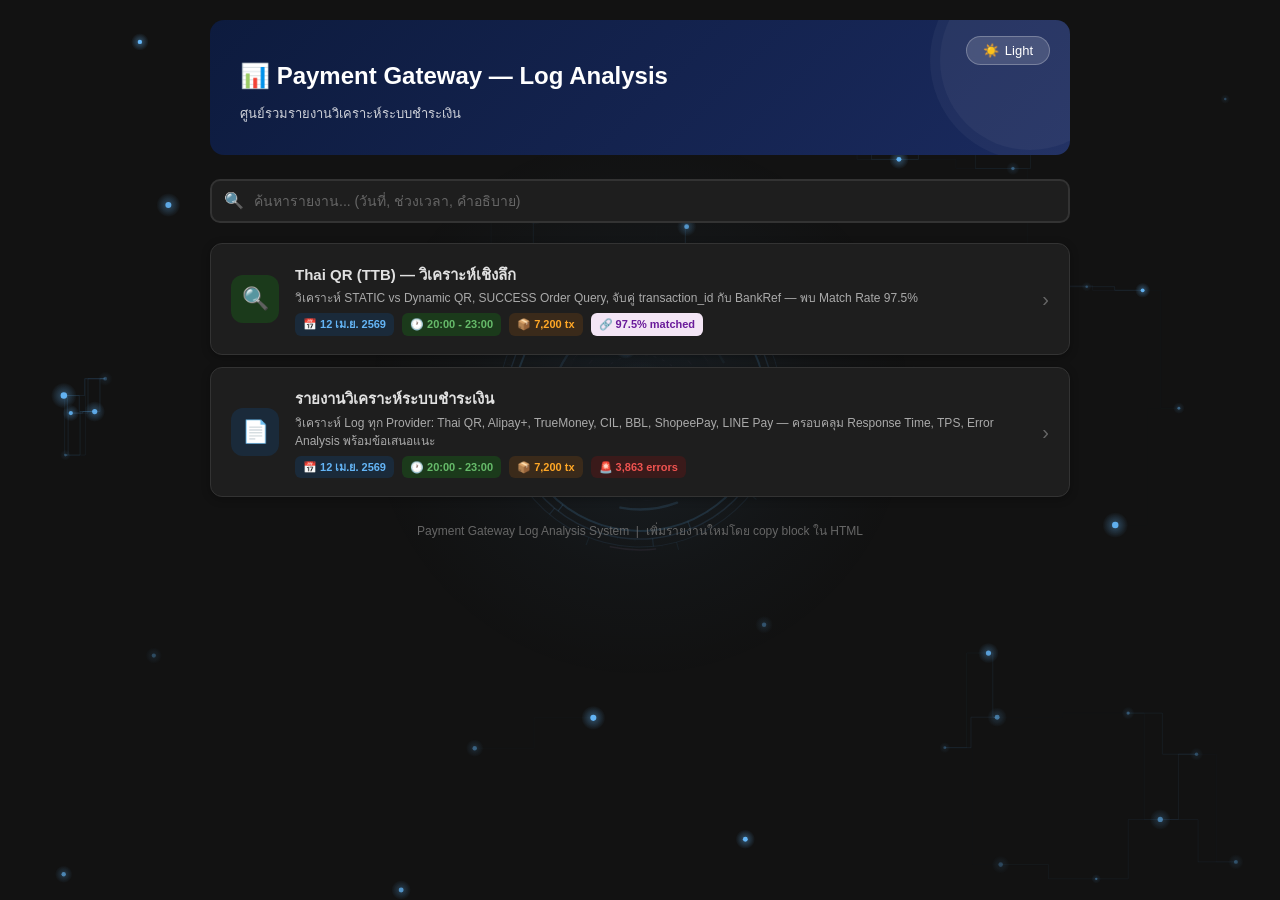
==== commit bbabf36c: "Add files via upload" ====
--- a/index.html
+++ b/index.html
@@ -1,47 +1,19 @@
-<!DOCTYPE html>
-<html lang="th" data-theme="light">
+﻿<!DOCTYPE html>
+<html lang="th" data-theme="dark">
 <head>
 <meta charset="UTF-8">
 <meta name="viewport" content="width=device-width, initial-scale=1.0">
 <title>Payment Gateway — Log Analysis Reports</title>
+<link rel="stylesheet" href="common.css">
 <style>
-:root {
-  --bg:#f0f2f5;--bg2:#fff;--text:#333;--text2:#666;--text3:#999;
-  --primary:#1a237e;--primary2:#3949ab;--primary-light:#e8eaf6;
-  --border:#e0e0e0;--shadow:rgba(0,0,0,0.06);--shadow2:rgba(0,0,0,0.12);
-  --green:#2e7d32;--green-bg:#e8f5e9;--blue:#1565c0;--blue-bg:#e3f2fd;
-  --orange:#e65100;--orange-bg:#fff3e0;--red:#c62828;--red-bg:#ffebee;
-  --header-grad1:#1a237e;--header-grad2:#3949ab;
-  --card-hover:#f8f9ff;
-}
-[data-theme="dark"] {
-  --bg:#121212;--bg2:#1e1e1e;--text:#e0e0e0;--text2:#aaa;--text3:#666;
-  --primary:#90caf9;--primary2:#64b5f6;--primary-light:#1e2a4a;
-  --border:#333;--shadow:rgba(0,0,0,0.3);--shadow2:rgba(0,0,0,0.5);
-  --green:#66bb6a;--green-bg:#1b3a1b;--blue:#64b5f6;--blue-bg:#1a2a3a;
-  --orange:#ffa726;--orange-bg:#3a2a1a;--red:#ef5350;--red-bg:#3a1a1a;
-  --header-grad1:#0d1b3e;--header-grad2:#1a2a5e;
-  --card-hover:#252535;
-}
-*{margin:0;padding:0;box-sizing:border-box;}
-body{font-family:-apple-system,BlinkMacSystemFont,'Segoe UI',Tahoma,sans-serif;background:var(--bg);color:var(--text);line-height:1.7;-webkit-text-size-adjust:100%;transition:background .3s,color .3s;}
-.container{max-width:900px;margin:0 auto;padding:20px;}
-.header{background:linear-gradient(135deg,var(--header-grad1),var(--header-grad2));color:#fff;padding:36px 30px 30px;border-radius:14px;margin-bottom:28px;position:relative;overflow:hidden;}
+/* === index.html specific === */
+.container{max-width:900px;}
 .header::before{content:'';position:absolute;top:-60px;right:-60px;width:200px;height:200px;background:rgba(255,255,255,0.04);border-radius:50%;}
-.header::after{content:'';position:absolute;bottom:-40px;left:-40px;width:140px;height:140px;background:rgba(255,255,255,0.03);border-radius:50%;}
-.header h1{font-size:24px;margin-bottom:6px;position:relative;z-index:1;}
-.header p{opacity:0.8;font-size:13px;position:relative;z-index:1;}
-.theme-toggle{position:absolute;top:16px;right:20px;z-index:10;background:rgba(255,255,255,0.15);border:1px solid rgba(255,255,255,0.25);color:#fff;border-radius:24px;padding:6px 16px;font-size:13px;cursor:pointer;display:flex;align-items:center;gap:6px;transition:all .2s;backdrop-filter:blur(4px);}
-.theme-toggle:hover{background:rgba(255,255,255,0.25);}
-
-/* Search */
 .search-box{margin-bottom:20px;position:relative;}
 .search-box input{width:100%;padding:12px 16px 12px 42px;border:2px solid var(--border);border-radius:10px;font-size:14px;background:var(--bg2);color:var(--text);transition:border .2s,background .3s;outline:none;}
 .search-box input:focus{border-color:var(--primary);}
 .search-box input::placeholder{color:var(--text3);}
 .search-box .search-icon{position:absolute;left:14px;top:50%;transform:translateY(-50%);font-size:16px;color:var(--text3);}
-
-/* Report cards */
 .report-list{display:flex;flex-direction:column;gap:12px;}
 .report-card{background:var(--bg2);border:1px solid var(--border);border-radius:12px;padding:18px 20px;display:flex;align-items:center;gap:16px;text-decoration:none;color:var(--text);transition:all .2s;box-shadow:0 2px 8px var(--shadow);cursor:pointer;}
 .report-card:hover{transform:translateY(-2px);box-shadow:0 6px 20px var(--shadow2);background:var(--card-hover);border-color:var(--primary);}
@@ -62,23 +34,11 @@
 .meta-status{background:var(--red-bg);color:var(--red);}
 .report-arrow{color:var(--text3);font-size:20px;flex-shrink:0;transition:transform .2s;}
 .report-card:hover .report-arrow{transform:translateX(4px);color:var(--primary);}
-
-/* Empty state */
 .empty-state{text-align:center;padding:40px 20px;color:var(--text3);}
 .empty-state .icon{font-size:48px;margin-bottom:12px;}
-
-/* Footer */
-.footer{text-align:center;color:var(--text3);font-size:12px;padding:24px 20px;margin-top:12px;}
-
-/* Mobile */
 @media(max-width:480px){
-  .container{padding:10px;}
-  .header{padding:20px 16px 18px;border-radius:10px;margin-bottom:18px;}
-  .header h1{font-size:17px;}
-  .header p{font-size:11px;}
-  .theme-toggle{top:12px;right:12px;padding:5px 12px;font-size:12px;}
   .search-box input{padding:10px 14px 10px 38px;font-size:13px;}
-  .report-card{padding:14px 14px;gap:12px;}
+  .report-card{padding:14px;gap:12px;}
   .report-icon{width:40px;height:40px;font-size:18px;border-radius:10px;}
   .report-title{font-size:13px;}
   .report-desc{font-size:11px;}
@@ -87,12 +47,13 @@
 </style>
 </head>
 <body>
+<div class="bg-anim"><canvas id="bgCanvas"></canvas></div>
 <div class="container">
 
 <div class="header">
   <button class="theme-toggle" onclick="toggleTheme()">
-    <span id="themeIcon">🌙</span>
-    <span id="themeLabel">Dark</span>
+    <span id="themeIcon">☀️</span>
+    <span id="themeLabel">Light</span>
   </button>
   <h1>📊 Payment Gateway — Log Analysis</h1>
   <p>ศูนย์รวมรายงานวิเคราะห์ระบบชำระเงิน</p>
@@ -105,6 +66,22 @@
 
 <div class="report-list" id="reportList">
   <!-- ====== REPORTS — เพิ่มรายงานใหม่ด้านล่างนี้ ====== -->
+
+  <a class="report-card" href="ThaiQR_Deep_Analysis_20260412.html"
+     data-search="12 เมษายน 2569 20:00-23:00 thai qr ttb static dynamic ref1 bankref transaction_id success order query match deep analysis เชิงลึก">
+    <div class="report-icon icon-green">🔍</div>
+    <div class="report-info">
+      <div class="report-title">Thai QR (TTB) — วิเคราะห์เชิงลึก</div>
+      <div class="report-desc">วิเคราะห์ STATIC vs Dynamic QR, SUCCESS Order Query, จับคู่ transaction_id กับ BankRef — พบ Match Rate 97.5%</div>
+      <div class="report-meta">
+        <span class="meta-tag meta-date">📅 12 เม.ย. 2569</span>
+        <span class="meta-tag meta-time">🕐 20:00 - 23:00</span>
+        <span class="meta-tag meta-count">📦 7,200 tx</span>
+        <span class="meta-tag" style="background:#f3e5f5;color:#6a1b9a;">🔗 97.5% matched</span>
+      </div>
+    </div>
+    <div class="report-arrow">›</div>
+  </a>
 
   <a class="report-card" href="Payment_System_Report_20260412.html"
      data-search="12 เมษายน 2569 20:00-23:00 payment gateway thai qr ttb alipay truemoney cil bbl shopeepay linepay">
@@ -159,7 +136,7 @@
   if(h.getAttribute('data-theme')==='dark'){h.setAttribute('data-theme','light');i.textContent='🌙';l.textContent='Dark';localStorage.setItem('theme','light');}
   else{h.setAttribute('data-theme','dark');i.textContent='☀️';l.textContent='Light';localStorage.setItem('theme','dark');}
 }
-(function(){const s=localStorage.getItem('theme');if(s==='dark'){document.documentElement.setAttribute('data-theme','dark');document.getElementById('themeIcon').textContent='☀️';document.getElementById('themeLabel').textContent='Light';}})();
+(function(){const s=localStorage.getItem('theme');if(s==='light'){document.documentElement.setAttribute('data-theme','light');document.getElementById('themeIcon').textContent='🌙';document.getElementById('themeLabel').textContent='Dark';}})();
 
 function filterReports(){
   const q=document.getElementById('searchInput').value.toLowerCase().trim();
@@ -174,5 +151,6 @@
   document.getElementById('emptyState').style.display=visible===0?'':'none';
 }
 </script>
+<script src="bg-anim.js"></script>
 </body>
 </html>
--- a/common.css
+++ b/common.css
@@ -0,0 +1,292 @@
+/* ============================================
+   Common CSS — ใช้ร่วมกันทุกหน้า
+   แก้ theme, สี, font, layout ที่นี่ที่เดียว
+   ============================================ */
+
+/* --- Theme Variables --- */
+:root {
+  --bg: #f0f2f5; --bg2: #fff; --text: #333; --text2: #555; --text3: #777;
+  --primary: #1a237e; --primary2: #3949ab; --primary-light: #e8eaf6;
+  --border: #e0e0e0; --border2: #f0f0f0; --hover: #f5f5f5;
+  --shadow: rgba(0,0,0,0.06); --shadow2: rgba(0,0,0,0.12);
+  --green: #2e7d32; --green-bg: #e8f5e9;
+  --blue: #1565c0; --blue-bg: #e3f2fd;
+  --orange: #e65100; --orange-bg: #fff3e0;
+  --red: #c62828; --red-bg: #ffebee;
+  --purple: #6a1b9a; --purple-bg: #f3e5f5;
+  --header-grad1: #1a237e; --header-grad2: #3949ab;
+  --flow-bg: #f5f5f5; --summary-bg: #e8f5e9; --card-hover: #f8f9ff;
+}
+[data-theme="dark"] {
+  --bg: #121212; --bg2: #1e1e1e; --text: #e0e0e0; --text2: #aaa; --text3: #666;
+  --primary: #90caf9; --primary2: #64b5f6; --primary-light: #1e2a4a;
+  --border: #333; --border2: #2a2a2a; --hover: #2a2a2a;
+  --shadow: rgba(0,0,0,0.3); --shadow2: rgba(0,0,0,0.5);
+  --green: #66bb6a; --green-bg: #1b3a1b;
+  --blue: #64b5f6; --blue-bg: #1a2a3a;
+  --orange: #ffa726; --orange-bg: #3a2a1a;
+  --red: #ef5350; --red-bg: #3a1a1a;
+  --purple: #ce93d8; --purple-bg: #2a1a2a;
+  --header-grad1: #0d1b3e; --header-grad2: #1a2a5e;
+  --flow-bg: #252525; --summary-bg: #1b2e1b; --card-hover: #252535;
+}
+
+/* --- Reset & Base --- */
+* { margin: 0; padding: 0; box-sizing: border-box; }
+body {
+  font-family: -apple-system, BlinkMacSystemFont, 'Segoe UI', Tahoma, sans-serif;
+  background: var(--bg); color: var(--text); line-height: 1.7;
+  -webkit-text-size-adjust: 100%; transition: background .3s, color .3s;
+  min-height: 100vh;
+}
+
+/* ============================================
+   Animated Tech Background
+   ใส่ใน <body>:
+   <div class="bg-anim"><canvas id="bgCanvas"></canvas></div>
+   แล้ว <script src="bg-anim.js"></script> ก่อน </body>
+   ============================================ */
+.bg-anim {
+  position: fixed; top: 0; left: 0; width: 100%; height: 100%;
+  z-index: 0; pointer-events: none; overflow: hidden;
+}
+.bg-anim canvas {
+  display: block; width: 100%; height: 100%;
+}
+
+@media (prefers-reduced-motion: reduce) {
+  .bg-anim { display: none; }
+}
+
+.container { max-width: 1100px; margin: 0 auto; padding: 20px; position: relative; z-index: 1; }
+
+/* --- Header --- */
+.header {
+  background: linear-gradient(135deg, var(--header-grad1), var(--header-grad2));
+  color: #fff; padding: 36px 30px 30px; border-radius: 14px;
+  margin-bottom: 24px; position: relative; overflow: hidden;
+}
+.header::after {
+  content: ''; position: absolute; top: -50px; right: -50px;
+  width: 180px; height: 180px; background: rgba(255,255,255,0.04); border-radius: 50%;
+}
+.header h1 { font-size: 24px; margin-bottom: 6px; position: relative; z-index: 1; }
+.header p { opacity: .8; font-size: 13px; position: relative; z-index: 1; }
+.back-btn {
+  display: inline-flex; align-items: center; gap: 6px;
+  color: rgba(255,255,255,0.8); text-decoration: none; font-size: 13px;
+  margin-bottom: 10px; position: relative; z-index: 1; transition: color .2s;
+}
+.back-btn:hover { color: #fff; }
+
+/* --- Dark Mode Toggle --- */
+.theme-toggle {
+  position: absolute; top: 16px; right: 20px; z-index: 10;
+  background: rgba(255,255,255,0.15); border: 1px solid rgba(255,255,255,0.25);
+  color: #fff; border-radius: 24px; padding: 6px 16px; font-size: 13px;
+  cursor: pointer; display: flex; align-items: center; gap: 6px;
+  transition: all .2s; backdrop-filter: blur(4px);
+}
+.theme-toggle:hover { background: rgba(255,255,255,0.25); }
+
+/* --- Summary Cards --- */
+.summary-cards {
+  display: grid; grid-template-columns: repeat(auto-fit, minmax(180px, 1fr));
+  gap: 12px; margin-bottom: 24px;
+}
+.card {
+  background: var(--bg2); border-radius: 12px; padding: 18px;
+  box-shadow: 0 2px 10px var(--shadow); transition: transform .2s, box-shadow .2s, background .3s;
+  border: 1px solid var(--border2); text-align: center;
+}
+.card:hover { transform: translateY(-2px); box-shadow: 0 6px 20px var(--shadow2); }
+.card .label { font-size: 11px; color: var(--text3); margin-bottom: 4px; font-weight: 500; }
+.card .value { font-size: 28px; font-weight: 800; letter-spacing: -.5px; }
+.card .sub { font-size: 10px; color: var(--text3); margin-top: 3px; }
+.card.green .value { color: var(--green); }
+.card.blue .value { color: var(--blue); }
+.card.orange .value { color: var(--orange); }
+.card.red .value { color: var(--red); }
+.card.purple .value { color: var(--purple); }
+
+/* --- Sections --- */
+.section {
+  background: var(--bg2); border-radius: 12px; padding: 24px;
+  margin-bottom: 20px; box-shadow: 0 2px 10px var(--shadow);
+  transition: background .3s; border: 1px solid var(--border2);
+}
+.section h2 {
+  font-size: 17px; color: var(--primary); margin-bottom: 14px;
+  padding-bottom: 8px; border-bottom: 2px solid var(--border);
+  display: flex; align-items: center; gap: 8px;
+}
+.section h3 { font-size: 14px; color: var(--text2); margin: 18px 0 10px; font-weight: 600; }
+
+/* --- Tables --- */
+.table-wrap {
+  width: 100%; overflow-x: auto; -webkit-overflow-scrolling: touch;
+  margin: 10px 0; border-radius: 8px; border: 1px solid var(--border2);
+}
+table { width: 100%; border-collapse: collapse; font-size: 13px; min-width: 400px; }
+th {
+  background: var(--primary-light); color: var(--primary); padding: 10px 12px;
+  text-align: left; font-weight: 600; white-space: nowrap;
+  font-size: 12px; text-transform: uppercase; letter-spacing: .3px;
+}
+td { padding: 9px 12px; border-bottom: 1px solid var(--border2); transition: background .15s; }
+tr:hover td { background: var(--hover); }
+tr:last-child td { border-bottom: none; }
+
+/* --- Badges --- */
+.badge {
+  display: inline-block; padding: 3px 10px; border-radius: 20px;
+  font-size: 11px; font-weight: 700; white-space: nowrap; letter-spacing: .2px;
+}
+.badge-ok { background: var(--green-bg); color: var(--green); }
+.badge-warn { background: var(--orange-bg); color: var(--orange); }
+.badge-err { background: var(--red-bg); color: var(--red); }
+.badge-info { background: var(--blue-bg); color: var(--blue); }
+.badge-purple { background: var(--purple-bg); color: var(--purple); }
+
+/* --- Bars --- */
+.bar-container { display: flex; align-items: center; gap: 6px; }
+.bar { height: 20px; border-radius: 6px; min-width: 3px; transition: width .5s ease; }
+.bar-green { background: linear-gradient(90deg, #43a047, #66bb6a); }
+.bar-blue { background: linear-gradient(90deg, #1e88e5, #42a5f5); }
+.bar-orange { background: linear-gradient(90deg, #ef6c00, #ffa726); }
+.bar-red { background: linear-gradient(90deg, #d32f2f, #ef5350); }
+.bar-purple { background: linear-gradient(90deg, #7b1fa2, #ce93d8); }
+.bar-pct { font-size: 12px; font-weight: 600; color: var(--text2); white-space: nowrap; }
+
+/* --- Flow Box --- */
+.flow-box {
+  background: var(--flow-bg); border-radius: 8px; padding: 16px; margin: 10px 0;
+  font-size: 13px; line-height: 2; word-break: break-word;
+  border: 1px solid var(--border2); transition: background .3s;
+}
+.flow-box .step {
+  display: inline-block; background: var(--blue-bg); color: var(--blue);
+  padding: 2px 8px; border-radius: 4px; font-size: 12px; font-weight: 600; margin: 2px 0;
+}
+.flow-box .arrow { color: var(--blue); font-weight: bold; margin: 0 2px; }
+
+/* --- Severity / Insight Boxes --- */
+.severity-critical {
+  border-left: 4px solid var(--red); padding: 12px 12px 12px 16px; margin: 12px 0;
+  background: var(--red-bg); border-radius: 0 8px 8px 0; transition: background .3s;
+}
+.severity-warning {
+  border-left: 4px solid var(--orange); padding: 12px 12px 12px 16px; margin: 12px 0;
+  background: var(--orange-bg); border-radius: 0 8px 8px 0; transition: background .3s;
+}
+.severity-info {
+  border-left: 4px solid var(--blue); padding: 12px 12px 12px 16px; margin: 12px 0;
+  background: var(--blue-bg); border-radius: 0 8px 8px 0; transition: background .3s;
+}
+.insight {
+  padding: 14px 16px; border-radius: 10px; margin: 12px 0; font-size: 13px;
+  border: 1px solid var(--border2); transition: background .3s;
+}
+.insight-blue { background: var(--blue-bg); border-left: 4px solid var(--blue); }
+.insight-orange { background: var(--orange-bg); border-left: 4px solid var(--orange); }
+.insight-green { background: var(--green-bg); border-left: 4px solid var(--green); }
+.insight-red { background: var(--red-bg); border-left: 4px solid var(--red); }
+
+/* --- Stat Row --- */
+.stat-row { display: flex; justify-content: space-between; padding: 8px 0; border-bottom: 1px solid var(--border2); }
+.stat-row:last-child { border-bottom: none; }
+.stat-label { color: var(--text2); font-size: 13px; }
+.stat-value { font-weight: 700; font-size: 14px; }
+
+/* --- Recommendation Number --- */
+.rec-num {
+  width: 32px; height: 32px; border-radius: 50%;
+  background: var(--primary-light); color: var(--primary);
+  display: flex; align-items: center; justify-content: center;
+  font-weight: 700; font-size: 13px; flex-shrink: 0;
+}
+
+/* --- Code --- */
+.code {
+  font-family: 'Courier New', monospace; background: var(--flow-bg);
+  padding: 2px 6px; border-radius: 4px; font-size: 12px; word-break: break-all;
+}
+
+/* --- Layout --- */
+.two-col { display: grid; grid-template-columns: 1fr 1fr; gap: 16px; }
+.footer { text-align: center; color: var(--text3); font-size: 12px; padding: 24px 20px; }
+.footer a { color: var(--primary); text-decoration: none; }
+
+/* --- Back to Home Button (footer) --- */
+.back-home-wrap { text-align: center; margin: 30px 0 10px; }
+.back-home-btn {
+  display: inline-flex; align-items: center; gap: 8px;
+  padding: 12px 28px; border-radius: 30px; font-size: 14px; font-weight: 600;
+  text-decoration: none; cursor: pointer; transition: all .3s;
+  background: linear-gradient(135deg, var(--header-grad1), var(--header-grad2));
+  color: #fff; border: none;
+  box-shadow: 0 4px 15px rgba(26,35,126,0.3);
+  letter-spacing: 0.3px;
+}
+.back-home-btn:hover {
+  transform: translateY(-2px);
+  box-shadow: 0 8px 25px rgba(26,35,126,0.45);
+}
+.back-home-btn:active { transform: translateY(0); }
+.back-home-btn .btn-icon {
+  font-size: 16px; transition: transform .2s;
+}
+.back-home-btn:hover .btn-icon { transform: translateX(-3px); }
+
+[data-theme="dark"] .back-home-btn {
+  background: linear-gradient(135deg, #1565c0, #42a5f5);
+  box-shadow: 0 4px 20px rgba(100,181,246,0.25);
+}
+[data-theme="dark"] .back-home-btn:hover {
+  box-shadow: 0 8px 30px rgba(100,181,246,0.4);
+}
+
+/* --- TPS Grid --- */
+.tps-grid { display: grid; grid-template-columns: repeat(4, 1fr); gap: 10px; margin-bottom: 20px; }
+.tps-card { border-radius: 10px; padding: 14px; text-align: center; transition: background .3s; }
+.tps-val { font-size: 24px; font-weight: 800; }
+
+/* ============================================
+   Responsive
+   ============================================ */
+@media (max-width: 480px) {
+  .container { padding: 10px; }
+  .header { padding: 20px 16px 18px; border-radius: 10px; margin-bottom: 16px; }
+  .header h1 { font-size: 16px; }
+  .header p { font-size: 11px; }
+  .theme-toggle { top: 12px; right: 12px; padding: 5px 12px; font-size: 12px; }
+  .summary-cards { grid-template-columns: repeat(2, 1fr); gap: 8px; margin-bottom: 16px; }
+  .card { padding: 12px; }
+  .card .value { font-size: 20px; }
+  .card .label { font-size: 10px; }
+  .card .sub { font-size: 9px; }
+  .section { padding: 14px 12px; margin-bottom: 14px; border-radius: 10px; }
+  .section h2 { font-size: 15px; margin-bottom: 10px; }
+  .section h3 { font-size: 13px; }
+  table { font-size: 12px; min-width: 340px; }
+  th { padding: 8px; font-size: 11px; }
+  td { padding: 7px 8px; }
+  .flow-box { font-size: 12px; padding: 12px; }
+  .two-col { grid-template-columns: 1fr; gap: 10px; }
+  .bar { max-width: 100px; }
+  .severity-critical, .severity-warning, .severity-info { padding: 10px 10px 10px 12px; margin: 8px 0; }
+  .insight { font-size: 12px; padding: 12px; }
+  .tps-grid { grid-template-columns: repeat(2, 1fr) !important; gap: 8px !important; }
+  .tps-card { padding: 10px !important; }
+  .tps-val { font-size: 20px !important; }
+}
+@media (min-width: 481px) and (max-width: 768px) {
+  .container { padding: 14px; }
+  .header { padding: 28px 20px; }
+  .header h1 { font-size: 20px; }
+  .summary-cards { grid-template-columns: repeat(3, 1fr); gap: 10px; }
+  .card .value { font-size: 22px; }
+  .section { padding: 20px 16px; }
+  .two-col { grid-template-columns: 1fr; }
+  .bar { max-width: 140px; }
+}
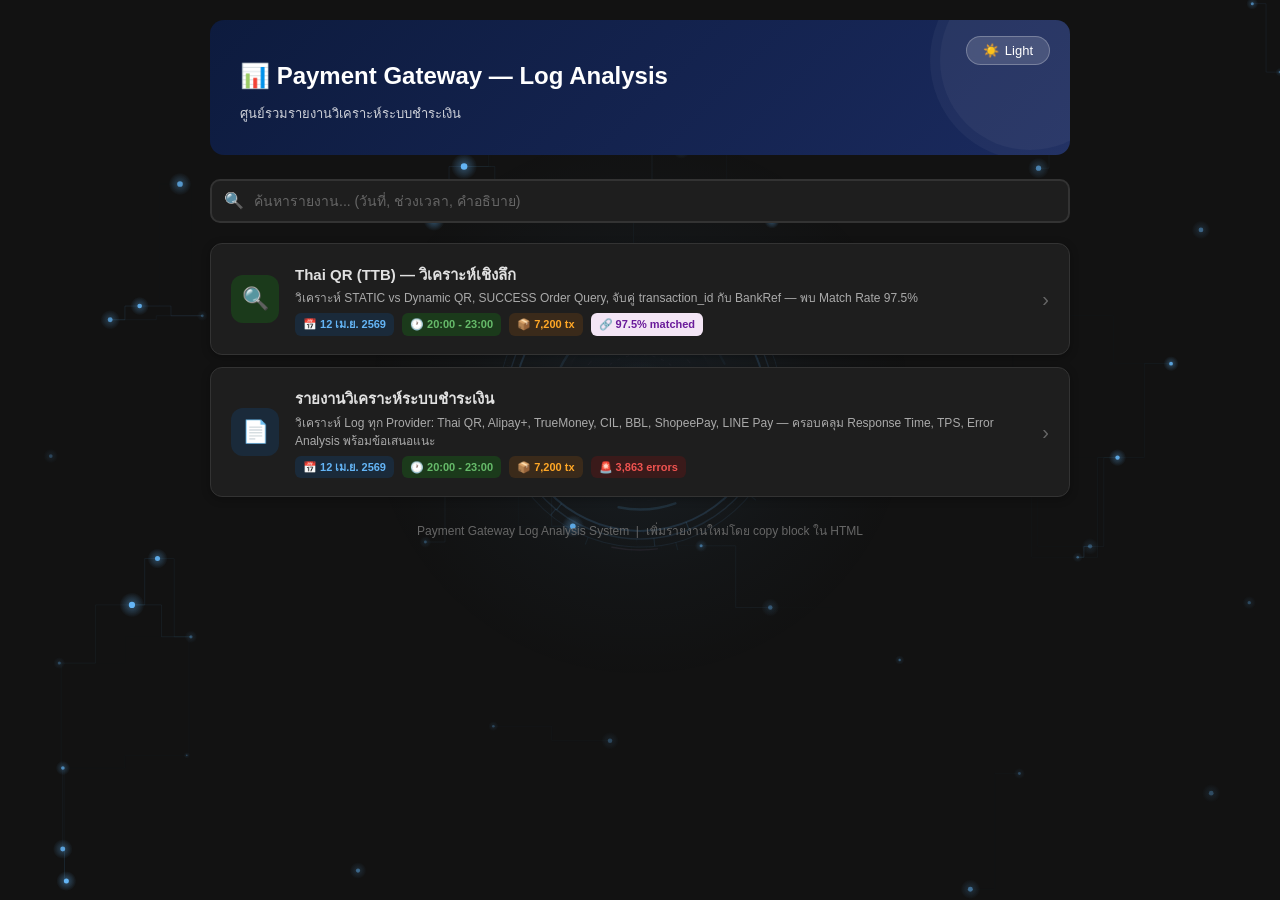
==== commit ac0dc237: "Add files via upload" ====
--- a/index.html
+++ b/index.html
@@ -133,10 +133,9 @@
 <script>
 function toggleTheme(){
   const h=document.documentElement,i=document.getElementById('themeIcon'),l=document.getElementById('themeLabel');
-  if(h.getAttribute('data-theme')==='dark'){h.setAttribute('data-theme','light');i.textContent='🌙';l.textContent='Dark';localStorage.setItem('theme','light');}
-  else{h.setAttribute('data-theme','dark');i.textContent='☀️';l.textContent='Light';localStorage.setItem('theme','dark');}
+  if(h.getAttribute('data-theme')==='dark'){h.setAttribute('data-theme','light');i.textContent='🌙';l.textContent='Dark';}
+  else{h.setAttribute('data-theme','dark');i.textContent='☀️';l.textContent='Light';}
 }
-(function(){const s=localStorage.getItem('theme');if(s==='light'){document.documentElement.setAttribute('data-theme','light');document.getElementById('themeIcon').textContent='🌙';document.getElementById('themeLabel').textContent='Dark';}})();
 
 function filterReports(){
   const q=document.getElementById('searchInput').value.toLowerCase().trim();
@@ -151,6 +150,6 @@
   document.getElementById('emptyState').style.display=visible===0?'':'none';
 }
 </script>
-<script src="bg-anim.js"></script>
+<script src="bg-anim.js"></script>
 </body>
 </html>
